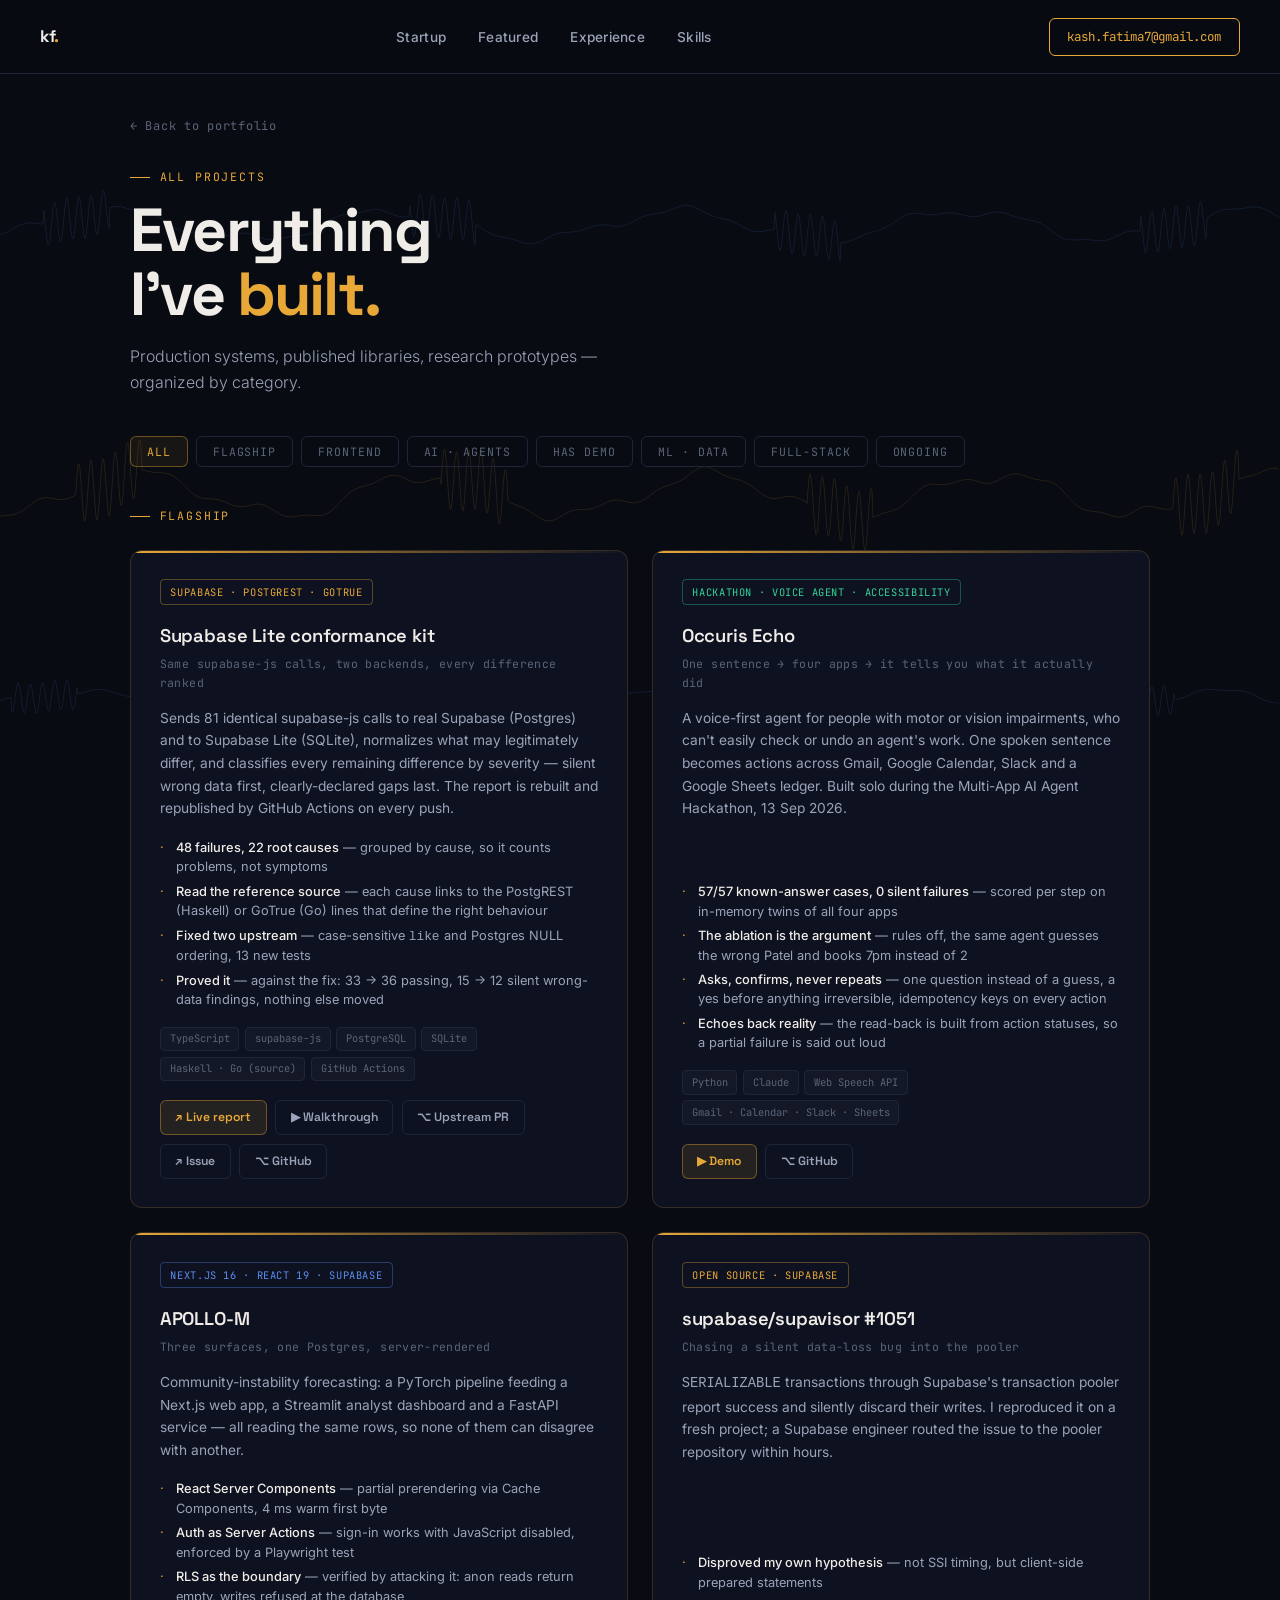
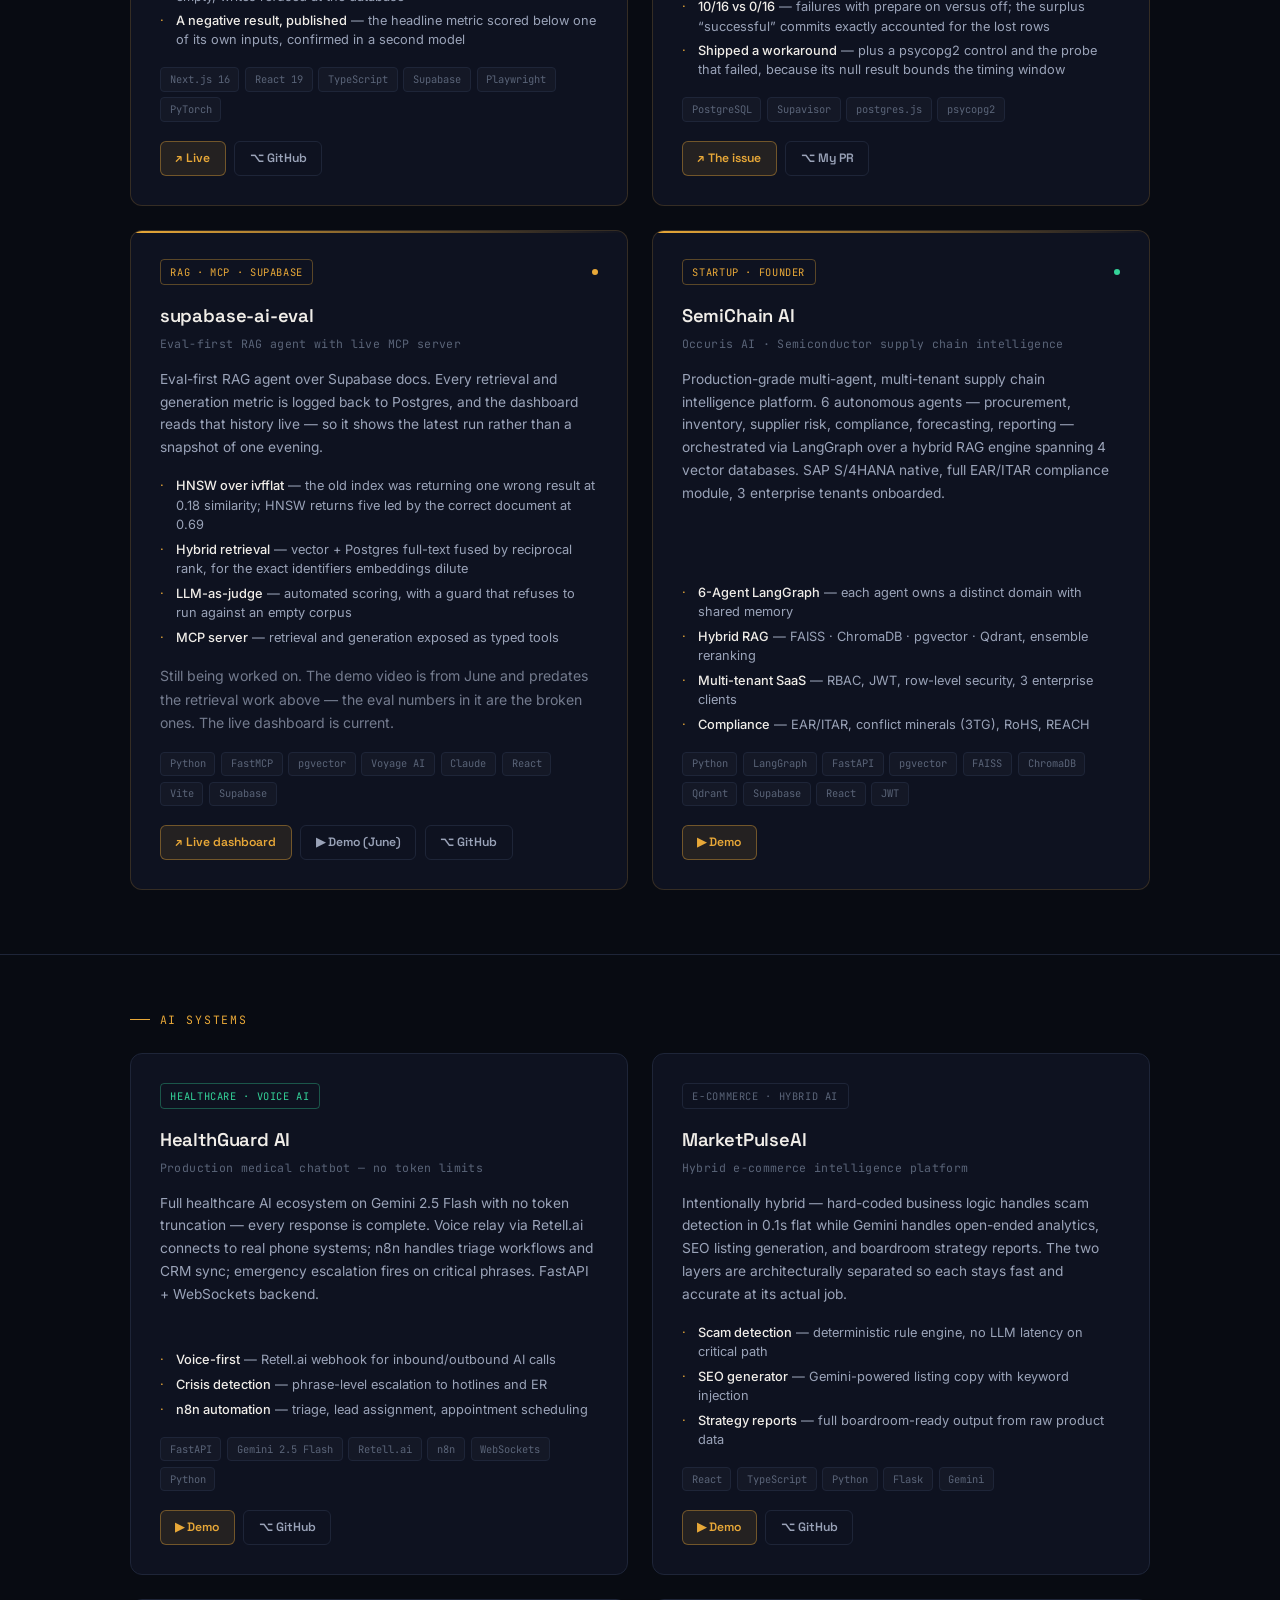
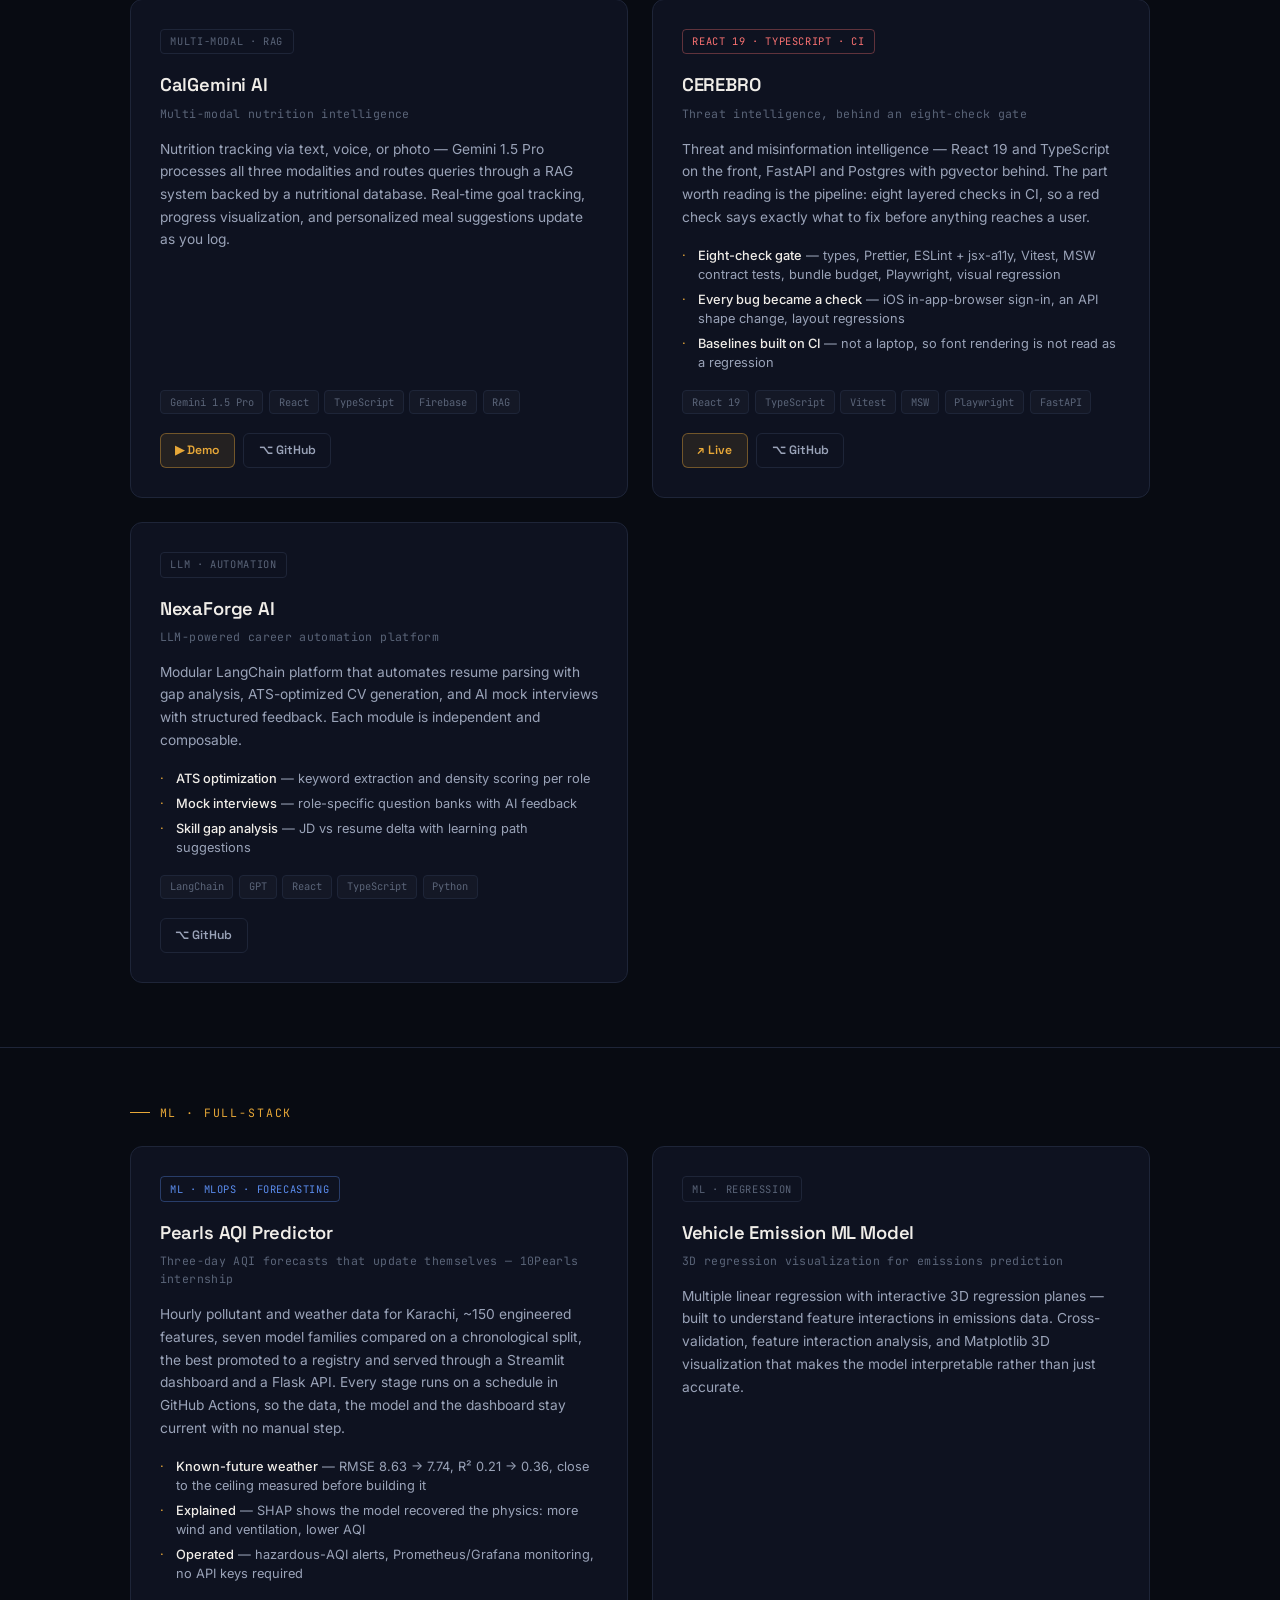
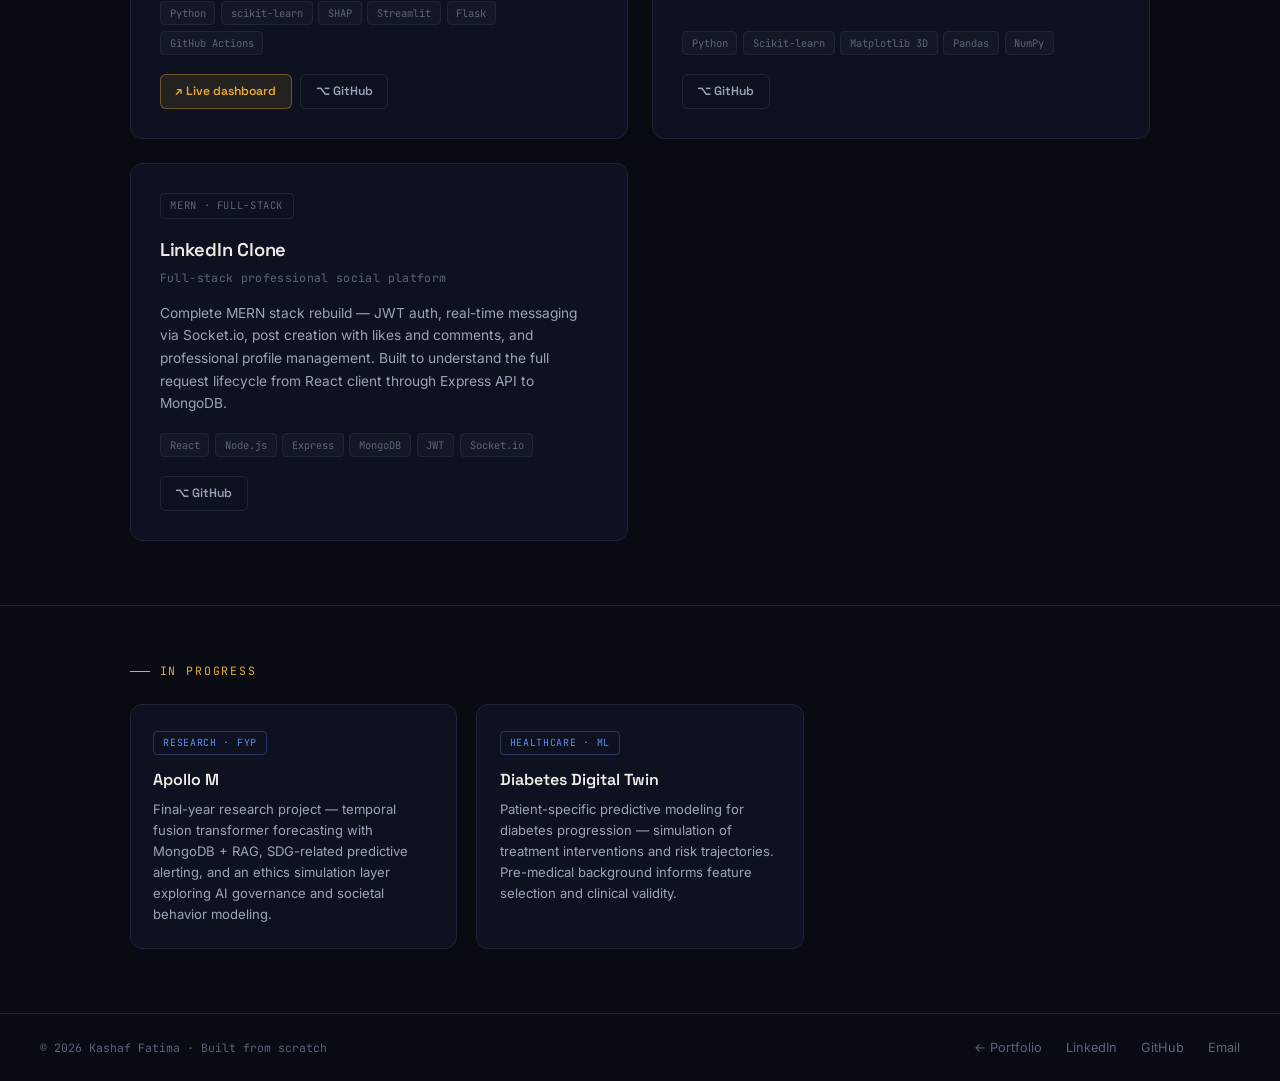
==== projects.html @ 299abf7a "Add Supabase Lite conformance kit, Occuris Echo and Pearls AQI The conformance kit leads the feature" ====
<!DOCTYPE html>
<html lang="en">
<head>
  <meta charset="UTF-8">
  <meta name="viewport" content="width=device-width, initial-scale=1.0">
  <title>Kashaf Fatima — Projects</title>
  <meta name="description" content="All projects by Kashaf Fatima: React/TypeScript products, AI agents, RAG systems, and the evals and CI gates behind them.">
  <meta name="author" content="Kashaf Fatima">
  <meta name="theme-color" content="#080B12">
  <link rel="canonical" href="https://kashaffatimajaffrey-design.github.io/Portfolio/projects.html">
  <link rel="icon" type="image/svg+xml" href="data:image/svg+xml,%3Csvg xmlns='http://www.w3.org/2000/svg' viewBox='0 0 64 64'%3E%3Crect width='64' height='64' rx='14' fill='%23080B12'/%3E%3Ctext x='32' y='43' font-family='Arial,Helvetica,sans-serif' font-size='30' font-weight='700' text-anchor='middle' fill='%23F0EDE8'%3Ekf%3Ctspan fill='%23E8A838'%3E.%3C/tspan%3E%3C/text%3E%3C/svg%3E">
  <link rel="apple-touch-icon" href="https://kashaffatimajaffrey-design.github.io/Portfolio/og-image.png">
  <meta property="og:type" content="website">
  <meta property="og:site_name" content="Kashaf Fatima">
  <meta property="og:title" content="Kashaf Fatima — Building and evaluating AI agents">
  <meta property="og:description" content="All projects by Kashaf Fatima: React/TypeScript products, AI agents, RAG systems, and the evals and CI gates behind them.">
  <meta property="og:url" content="https://kashaffatimajaffrey-design.github.io/Portfolio/projects.html">
  <meta property="og:image" content="https://kashaffatimajaffrey-design.github.io/Portfolio/og-image.png">
  <meta property="og:image:width" content="1200">
  <meta property="og:image:height" content="630">
  <meta property="og:image:alt" content="Kashaf Fatima — Building and evaluating AI agents">
  <meta name="twitter:card" content="summary_large_image">
  <meta name="twitter:title" content="Kashaf Fatima — Building and evaluating AI agents">
  <meta name="twitter:description" content="All projects by Kashaf Fatima: React/TypeScript products, AI agents, RAG systems, and the evals and CI gates behind them.">
  <meta name="twitter:image" content="https://kashaffatimajaffrey-design.github.io/Portfolio/og-image.png">
  <link rel="preconnect" href="https://fonts.googleapis.com">
  <link href="https://fonts.googleapis.com/css2?family=Space+Grotesk:wght@300;400;500;600;700&family=Inter:wght@300;400;500&family=JetBrains+Mono:wght@400;500&display=swap" rel="stylesheet">
  <style>
    *, *::before, *::after { box-sizing: border-box; margin: 0; padding: 0; }

    :root {
      --bg:        #080B12;
      --bg2:       #0E1220;
      --bg3:       #141826;
      --border:    #1E2538;
      --amber:     #E8A838;
      --amber-dim: #C48A20;
      --steel:     #5B8DEF;
      --text1:     #F0EDE8;
      --text2:     #9AA3B8;
      --text3:     #5A6478;
      --green:     #34D399;
      --red:       #F87171;
      --radius:    12px;
    }

    html { scroll-behavior: smooth; }

    body {
      font-family: 'Inter', sans-serif;
      background: var(--bg);
      color: var(--text1);
      line-height: 1.6;
      overflow-x: hidden;
    }

    a { text-decoration: none; color: inherit; }

    /* ─── CANVAS ─── */
    #bg-canvas {
      position: fixed;
      top: 0; left: 0;
      width: 100%; height: 100%;
      opacity: 0.13;
      pointer-events: none;
      z-index: 0;
    }

    /* ─── NAV ─── */
    nav {
      position: fixed;
      top: 0; left: 0; right: 0;
      z-index: 100;
      display: flex;
      align-items: center;
      justify-content: space-between;
      padding: 1.1rem 2.5rem;
      background: rgba(8, 11, 18, 0.88);
      backdrop-filter: blur(12px);
      border-bottom: 1px solid var(--border);
    }
    .nav-logo {
      font-family: 'Space Grotesk', sans-serif;
      font-weight: 700;
      font-size: 1.05rem;
      color: var(--text1);
      letter-spacing: -0.02em;
    }
    .nav-logo span { color: var(--amber); }
    .nav-links { display: flex; gap: 2rem; list-style: none; }
    .nav-links a {
      font-size: 0.85rem; color: var(--text2); font-weight: 500;
      transition: color 0.2s; letter-spacing: 0.02em;
    }
    .nav-links a:hover { color: var(--text1); }
    .nav-cta {
      font-family: 'JetBrains Mono', monospace;
      font-size: 0.78rem; padding: 0.5rem 1.1rem;
      border: 1px solid var(--amber); border-radius: 6px;
      color: var(--amber); transition: all 0.2s;
    }
    .nav-cta:hover { background: var(--amber); color: var(--bg); }

    /* ─── PAGE HEADER ─── */
    .page-header {
      position: relative;
      z-index: 1;
      padding: 7rem 2.5rem 2.5rem;
      max-width: 1100px;
      margin: 0 auto;
    }
    .back-link {
      display: inline-flex; align-items: center; gap: 0.5rem;
      font-family: 'JetBrains Mono', monospace;
      font-size: 0.75rem; color: var(--text3);
      letter-spacing: 0.06em; margin-bottom: 2rem;
      transition: color 0.2s;
    }
    .back-link:hover { color: var(--amber); }
    .page-eyebrow {
      font-family: 'JetBrains Mono', monospace;
      font-size: 0.72rem; color: var(--amber);
      letter-spacing: 0.16em; text-transform: uppercase;
      margin-bottom: 0.8rem;
      display: flex; align-items: center; gap: 0.6rem;
    }
    .page-eyebrow::before { content: ''; width: 20px; height: 1px; background: var(--amber); }
    .page-title {
      font-family: 'Space Grotesk', sans-serif;
      font-size: clamp(2.2rem, 5vw, 3.8rem);
      font-weight: 700; letter-spacing: -0.03em;
      line-height: 1.05; color: var(--text1); margin-bottom: 1rem;
    }
    .page-title span { color: var(--amber); }
    .page-subtitle {
      font-size: 1rem; color: var(--text2);
      max-width: 520px; line-height: 1.65; font-weight: 300;
    }

    /* ─── FILTER BAR ─── */
    .filter-bar {
      position: relative; z-index: 1;
      max-width: 1100px; margin: 0 auto;
      padding: 0 2.5rem 2.5rem;
      display: flex; gap: 0.5rem; flex-wrap: wrap;
    }
    .filter-btn {
      font-family: 'JetBrains Mono', monospace;
      font-size: 0.72rem; letter-spacing: 0.08em;
      text-transform: uppercase; padding: 0.45rem 1rem;
      border-radius: 6px; border: 1px solid var(--border);
      color: var(--text3); background: transparent;
      cursor: pointer; transition: all 0.2s;
    }
    .filter-btn:hover { border-color: var(--text3); color: var(--text2); }
    .filter-btn.active {
      border-color: rgba(232,168,56,0.4); color: var(--amber);
      background: rgba(232,168,56,0.07);
    }

    /* ─── SECTION ─── */
    .section {
      position: relative; z-index: 1;
      max-width: 1100px; margin: 0 auto;
      padding: 0 2.5rem 4rem;
    }
    .section-label {
      font-family: 'JetBrains Mono', monospace;
      font-size: 0.72rem; color: var(--amber);
      letter-spacing: 0.16em; text-transform: uppercase;
      margin-bottom: 1.5rem;
      display: flex; align-items: center; gap: 0.6rem;
    }
    .section-label::before { content: ''; width: 20px; height: 1px; background: var(--amber); }

    .divider {
      position: relative; z-index: 1;
      border: none; border-top: 1px solid var(--border); margin: 0;
    }

    /* ─── PROJECT GRID ─── */
    .projects-grid {
      display: grid;
      grid-template-columns: repeat(auto-fill, minmax(330px, 1fr));
      gap: 1.5rem;
    }

    /* ─── PROJECT CARD ─── */
    .project-card {
      background: var(--bg2);
      border: 1px solid var(--border);
      border-radius: var(--radius);
      padding: 1.8rem;
      display: flex; flex-direction: column;
      transition: all 0.25s;
      position: relative; overflow: hidden;
    }
    .project-card::after {
      content: ''; position: absolute; inset: 0;
      border-radius: var(--radius);
      border: 1px solid transparent;
      transition: border-color 0.25s; pointer-events: none;
    }
    .project-card:hover { transform: translateY(-4px); background: var(--bg3); }
    .project-card:hover::after { border-color: rgba(232,168,56,0.22); }

    .project-card.featured { border-color: rgba(232,168,56,0.18); }
    .project-card.featured::before {
      content: ''; position: absolute;
      top: 0; left: 0; right: 0; height: 2px;
      background: linear-gradient(90deg, var(--amber), transparent);
    }

    /* card top row */
    .card-top {
      display: flex; align-items: center;
      justify-content: space-between; gap: 0.8rem;
      margin-bottom: 1rem;
    }
    .card-tag {
      font-family: 'JetBrains Mono', monospace;
      font-size: 0.65rem; padding: 0.22rem 0.6rem;
      border-radius: 4px; border: 1px solid var(--border);
      color: var(--text3); text-transform: uppercase;
      letter-spacing: 0.06em; white-space: nowrap;
    }
    .card-tag.amber { border-color: rgba(232,168,56,0.35); color: var(--amber); }
    .card-tag.steel { border-color: rgba(91,141,239,0.35); color: var(--steel); }
    .card-tag.green { border-color: rgba(52,211,153,0.35); color: var(--green); }
    .card-tag.red   { border-color: rgba(248,113,113,0.35); color: var(--red); }

    .status-dot {
      width: 6px; height: 6px; border-radius: 50%;
      background: var(--green); flex-shrink: 0;
      animation: pulse 2s infinite;
    }
    .status-dot.amber { background: var(--amber); animation: none; }
    .status-dot.steel { background: var(--steel); animation: none; }
    @keyframes pulse { 0%,100%{opacity:1} 50%{opacity:0.3} }

    .card-title {
      font-family: 'Space Grotesk', sans-serif;
      font-size: 1.15rem; font-weight: 600;
      color: var(--text1); letter-spacing: -0.01em;
      margin-bottom: 0.3rem;
    }
    .card-tagline {
      font-family: 'JetBrains Mono', monospace;
      font-size: 0.72rem; color: var(--text3);
      letter-spacing: 0.03em; margin-bottom: 0.9rem;
    }
    .card-desc {
      font-size: 0.86rem; color: var(--text2);
      line-height: 1.65; margin-bottom: 1.1rem; flex: 1;
    }
    .card-highlights {
      list-style: none; display: flex;
      flex-direction: column; gap: 0.35rem; margin-bottom: 1.1rem;
    }
    .card-highlights li {
      font-size: 0.8rem; color: var(--text2);
      padding-left: 1rem; position: relative; line-height: 1.5;
    }
    .card-highlights li::before { content:'·'; position:absolute; left:0; color:var(--amber); }
    .card-highlights li strong { color: var(--text1); font-weight: 500; }

    .card-stack {
      display: flex; flex-wrap: wrap; gap: 0.35rem; margin-bottom: 1.2rem;
    }
    .stack-tag {
      font-family: 'JetBrains Mono', monospace;
      font-size: 0.65rem; padding: 0.18rem 0.55rem;
      background: var(--bg3); border: 1px solid var(--border);
      border-radius: 4px; color: var(--text3);
    }
    .card-links { display: flex; gap: 0.55rem; flex-wrap: wrap; margin-top: auto; }

    .link-btn {
      display: inline-flex; align-items: center; gap: 0.4rem;
      font-size: 0.76rem; font-weight: 600;
      padding: 0.42rem 0.9rem; border-radius: 6px;
      border: 1px solid var(--border); color: var(--text2);
      transition: all 0.2s; font-family: 'Space Grotesk', sans-serif;
    }
    .link-btn:hover { border-color: var(--amber); color: var(--amber); }
    .link-btn.primary {
      background: rgba(232,168,56,0.1);
      border-color: rgba(232,168,56,0.4); color: var(--amber);
    }
    .link-btn.primary:hover { background: rgba(232,168,56,0.18); }

    /* ─── ONGOING GRID ─── */
    .ongoing-grid {
      display: grid;
      grid-template-columns: repeat(auto-fill, minmax(300px, 1fr));
      gap: 1.2rem;
    }
    .ongoing-card {
      background: var(--bg2); border: 1px solid var(--border);
      border-radius: var(--radius); padding: 1.4rem;
      transition: all 0.2s;
    }
    .ongoing-card:hover { background: var(--bg3); border-color: rgba(91,141,239,0.2); }
    .ongoing-tag {
      font-family: 'JetBrains Mono', monospace;
      font-size: 0.62rem; color: var(--steel);
      border: 1px solid rgba(91,141,239,0.3);
      padding: 0.18rem 0.55rem; border-radius: 4px;
      text-transform: uppercase; letter-spacing: 0.07em;
      display: inline-block; margin-bottom: 0.8rem;
    }
    .ongoing-title {
      font-family: 'Space Grotesk', sans-serif;
      font-size: 1rem; font-weight: 600;
      color: var(--text1); margin-bottom: 0.4rem;
    }
    .ongoing-desc { font-size: 0.82rem; color: var(--text2); line-height: 1.6; }

    /* ─── HIDDEN STATE for filter ─── */
    .card-hidden { display: none !important; }

    /* ─── SECTION WRAPPER visibility ─── */
    .section-block { transition: opacity 0.2s; }

    /* ─── FADE UP ─── */
    .fade-up {
      opacity: 0; transform: translateY(20px);
      transition: opacity 0.55s ease, transform 0.55s ease;
    }
    .fade-up.visible { opacity: 1; transform: translateY(0); }

    /* ─── FOOTER ─── */
    footer {
      position: relative; z-index: 1;
      border-top: 1px solid var(--border);
      padding: 1.5rem 2.5rem;
      display: flex; justify-content: space-between;
      align-items: center; flex-wrap: wrap; gap: 1rem;
    }
    .footer-left {
      font-family: 'JetBrains Mono', monospace;
      font-size: 0.72rem; color: var(--text3);
    }
    .footer-right { display: flex; gap: 1.5rem; }
    .footer-right a { font-size: 0.8rem; color: var(--text3); transition: color 0.2s; }
    .footer-right a:hover { color: var(--text1); }

    /* ─── RESPONSIVE ─── */
    @media (max-width: 768px) {
      nav { padding: 1rem 1.2rem; }
      .nav-links { display: none; }
      .page-header { padding: 6rem 1.2rem 2rem; }
      .filter-bar { padding: 0 1.2rem 2rem; }
      .section { padding: 0 1.2rem 3rem; }
      .projects-grid { grid-template-columns: 1fr; }
      .ongoing-grid { grid-template-columns: 1fr; }
      footer { padding: 1.2rem; flex-direction: column; text-align: center; }
    }
  </style>
</head>
<body>

  <canvas id="bg-canvas"></canvas>

  <!-- NAV -->
  <nav>
    <div class="nav-logo">kf<span>.</span></div>
    <ul class="nav-links">
      <li><a href="index.html#startup">Startup</a></li>
      <li><a href="index.html#projects">Featured</a></li>
      <li><a href="index.html#experience">Experience</a></li>
      <li><a href="index.html#skills">Skills</a></li>
    </ul>
    <a href="mailto:kash.fatima7@gmail.com" class="nav-cta">kash.fatima7@gmail.com</a>
  </nav>

  <!-- PAGE HEADER -->
  <div class="page-header">
    <a href="index.html" class="back-link">← Back to portfolio</a>
    <div class="page-eyebrow">All Projects</div>
    <h1 class="page-title">Everything<br>I've <span>built.</span></h1>
    <p class="page-subtitle">Production systems, published libraries, research prototypes — organized by category.</p>
  </div>

  <!-- FILTER BAR -->
  <div class="filter-bar">
    <button class="filter-btn active" onclick="filter('all',this)">All</button>
    <button class="filter-btn" onclick="filter('flagship',this)">Flagship</button>
    <button class="filter-btn" onclick="filter('frontend',this)">Frontend</button>
    <button class="filter-btn" onclick="filter('ai',this)">AI · Agents</button>
    <button class="filter-btn" onclick="filter('demo',this)">Has Demo</button>
    <button class="filter-btn" onclick="filter('ml',this)">ML · Data</button>
    <button class="filter-btn" onclick="filter('fullstack',this)">Full-Stack</button>
    <button class="filter-btn" onclick="filter('ongoing',this)">Ongoing</button>
  </div>

  <!-- ═══ FLAGSHIP ═══ -->
  <div class="section section-block" id="block-flagship">
    <div class="section-label">Flagship</div>
    <div class="projects-grid">

      <!-- Supabase Lite conformance kit -->
      <div class="project-card featured fade-up" data-cat="flagship fullstack demo">
        <div class="card-top">
          <span class="card-tag amber">Supabase &middot; PostgREST &middot; GoTrue</span>
        </div>
        <div class="card-title">Supabase Lite conformance kit</div>
        <div class="card-tagline">Same supabase-js calls, two backends, every difference ranked</div>
        <p class="card-desc">
          Sends 81 identical supabase-js calls to real Supabase (Postgres) and to Supabase Lite
          (SQLite), normalizes what may legitimately differ, and classifies every remaining difference
          by severity &mdash; silent wrong data first, clearly-declared gaps last. The report is
          rebuilt and republished by GitHub Actions on every push.
        </p>
        <ul class="card-highlights">
          <li><strong>48 failures, 22 root causes</strong> &mdash; grouped by cause, so it counts problems, not symptoms</li>
          <li><strong>Read the reference source</strong> &mdash; each cause links to the PostgREST (Haskell) or GoTrue (Go) lines that define the right behaviour</li>
          <li><strong>Fixed two upstream</strong> &mdash; case-sensitive <code>like</code> and Postgres NULL ordering, 13 new tests</li>
          <li><strong>Proved it</strong> &mdash; against the fix: 33 &rarr; 36 passing, 15 &rarr; 12 silent wrong-data findings, nothing else moved</li>
        </ul>
        <div class="card-stack">
          <span class="stack-tag">TypeScript</span><span class="stack-tag">supabase-js</span>
          <span class="stack-tag">PostgreSQL</span><span class="stack-tag">SQLite</span>
          <span class="stack-tag">Haskell &middot; Go (source)</span><span class="stack-tag">GitHub Actions</span>
        </div>
        <div class="card-links">
          <a href="https://kashaffatimajaffrey-design.github.io/supalite-conformance/" target="_blank" rel="noopener" class="link-btn primary">&#8599; Live report</a>
          <a href="https://loom.com/share/0997a4b3062d48a1b7e1e290dffcd052" target="_blank" rel="noopener" class="link-btn">&#9654; Walkthrough</a>
          <a href="https://github.com/olirice/supabase-lite/pull/1" target="_blank" rel="noopener" class="link-btn">&#8997; Upstream PR</a>
          <a href="https://github.com/olirice/supabase-lite/issues/2" target="_blank" rel="noopener" class="link-btn">&#8599; Issue</a>
          <a href="https://github.com/kashaffatimajaffrey-design/supalite-conformance" target="_blank" rel="noopener" class="link-btn">&#8997; GitHub</a>
        </div>
      </div>

      <!-- Occuris Echo -->
      <div class="project-card featured fade-up" data-cat="flagship ai demo">
        <div class="card-top">
          <span class="card-tag green">Hackathon &middot; Voice agent &middot; Accessibility</span>
        </div>
        <div class="card-title">Occuris Echo</div>
        <div class="card-tagline">One sentence &rarr; four apps &rarr; it tells you what it actually did</div>
        <p class="card-desc">
          A voice-first agent for people with motor or vision impairments, who can't easily check or
          undo an agent's work. One spoken sentence becomes actions across Gmail, Google Calendar, Slack
          and a Google Sheets ledger. Built solo during the Multi-App AI Agent Hackathon, 13 Sep 2026.
        </p>
        <ul class="card-highlights">
          <li><strong>57/57 known-answer cases, 0 silent failures</strong> &mdash; scored per step on in-memory twins of all four apps</li>
          <li><strong>The ablation is the argument</strong> &mdash; rules off, the same agent guesses the wrong Patel and books 7pm instead of 2</li>
          <li><strong>Asks, confirms, never repeats</strong> &mdash; one question instead of a guess, a yes before anything irreversible, idempotency keys on every action</li>
          <li><strong>Echoes back reality</strong> &mdash; the read-back is built from action statuses, so a partial failure is said out loud</li>
        </ul>
        <div class="card-stack">
          <span class="stack-tag">Python</span><span class="stack-tag">Claude</span>
          <span class="stack-tag">Web Speech API</span><span class="stack-tag">Gmail &middot; Calendar &middot; Slack &middot; Sheets</span>
        </div>
        <div class="card-links">
          <a href="https://www.loom.com/share/6bd1cf3edd624f7abde12051eb732f79" target="_blank" rel="noopener" class="link-btn primary">&#9654; Demo</a>
          <a href="https://github.com/kashaffatimajaffrey-design/occuris-echo" target="_blank" rel="noopener" class="link-btn">&#8997; GitHub</a>
        </div>
      </div>

      <!-- APOLLO-M -->
      <div class="project-card featured fade-up" data-cat="flagship frontend fullstack">
        <div class="card-top">
          <span class="card-tag steel">Next.js 16 &middot; React 19 &middot; Supabase</span>
        </div>
        <div class="card-title">APOLLO-M</div>
        <div class="card-tagline">Three surfaces, one Postgres, server-rendered</div>
        <p class="card-desc">
          Community-instability forecasting: a PyTorch pipeline feeding a Next.js web app, a
          Streamlit analyst dashboard and a FastAPI service &mdash; all reading the same rows, so
          none of them can disagree with another.
        </p>
        <ul class="card-highlights">
          <li><strong>React Server Components</strong> &mdash; partial prerendering via Cache Components, 4&nbsp;ms warm first byte</li>
          <li><strong>Auth as Server Actions</strong> &mdash; sign-in works with JavaScript disabled, enforced by a Playwright test</li>
          <li><strong>RLS as the boundary</strong> &mdash; verified by attacking it: anon reads return empty, writes refused at the database</li>
          <li><strong>A negative result, published</strong> &mdash; the headline metric scored below one of its own inputs, confirmed in a second model</li>
        </ul>
        <div class="card-stack">
          <span class="stack-tag">Next.js 16</span><span class="stack-tag">React 19</span>
          <span class="stack-tag">TypeScript</span><span class="stack-tag">Supabase</span>
          <span class="stack-tag">Playwright</span><span class="stack-tag">PyTorch</span>
        </div>
        <div class="card-links">
          <a href="https://apollo-m.vercel.app" target="_blank" class="link-btn primary">&#8599; Live</a>
          <a href="https://github.com/kashaffatimajaffrey-design/apollo-m" target="_blank" class="link-btn">&#8997; GitHub</a>
        </div>
      </div>

      <!-- supavisor #1051 -->
      <div class="project-card featured fade-up" data-cat="flagship fullstack">
        <div class="card-top">
          <span class="card-tag amber">Open Source &middot; Supabase</span>
        </div>
        <div class="card-title">supabase/supavisor #1051</div>
        <div class="card-tagline">Chasing a silent data-loss bug into the pooler</div>
        <p class="card-desc">
          <code>SERIALIZABLE</code> transactions through Supabase's transaction pooler report
          success and silently discard their writes. I reproduced it on a fresh project; a Supabase
          engineer routed the issue to the pooler repository within hours.
        </p>
        <ul class="card-highlights">
          <li><strong>Disproved my own hypothesis</strong> &mdash; not SSI timing, but client-side prepared statements</li>
          <li><strong>10/16 vs 0/16</strong> &mdash; failures with prepare on versus off; the surplus &ldquo;successful&rdquo; commits exactly accounted for the lost rows</li>
          <li><strong>Shipped a workaround</strong> &mdash; plus a psycopg2 control and the probe that failed, because its null result bounds the timing window</li>
        </ul>
        <div class="card-stack">
          <span class="stack-tag">PostgreSQL</span><span class="stack-tag">Supavisor</span>
          <span class="stack-tag">postgres.js</span><span class="stack-tag">psycopg2</span>
        </div>
        <div class="card-links">
          <a href="https://github.com/supabase/supavisor/issues/1051" target="_blank" class="link-btn primary">&#8599; The issue</a>
          <a href="https://github.com/brianmgray/supabase-pool-bug-repro/pull/1" target="_blank" class="link-btn">&#8997; My PR</a>
        </div>
      </div>

      <!-- supabase-ai-eval -->
      <div class="project-card featured fade-up" data-cat="flagship frontend ai demo">
        <div class="card-top">
          <span class="card-tag amber">RAG · MCP · Supabase</span>
          <span class="status-dot amber"></span>
        </div>
        <div class="card-title">supabase-ai-eval</div>
        <div class="card-tagline">Eval-first RAG agent with live MCP server</div>
        <p class="card-desc">
          Eval-first RAG agent over Supabase docs. Every retrieval and generation metric is logged
          back to Postgres, and the dashboard reads that history live &mdash; so it shows the latest
          run rather than a snapshot of one evening.
        </p>
        <ul class="card-highlights">
          <li><strong>HNSW over ivfflat</strong> &mdash; the old index was returning one wrong result at 0.18 similarity; HNSW returns five led by the correct document at 0.69</li>
          <li><strong>Hybrid retrieval</strong> &mdash; vector + Postgres full-text fused by reciprocal rank, for the exact identifiers embeddings dilute</li>
          <li><strong>LLM-as-judge</strong> &mdash; automated scoring, with a guard that refuses to run against an empty corpus</li>
          <li><strong>MCP server</strong> &mdash; retrieval and generation exposed as typed tools</li>
        </ul>
        <p class="card-desc" style="font-size:0.88em;opacity:0.72">
          Still being worked on. The demo video is from June and predates the retrieval work above
          &mdash; the eval numbers in it are the broken ones. The live dashboard is current.
        </p>
        <div class="card-stack">
          <span class="stack-tag">Python</span><span class="stack-tag">FastMCP</span>
          <span class="stack-tag">pgvector</span><span class="stack-tag">Voyage AI</span>
          <span class="stack-tag">Claude</span><span class="stack-tag">React</span>
          <span class="stack-tag">Vite</span><span class="stack-tag">Supabase</span>
        </div>
        <div class="card-links">
          <a href="https://supabase-ai-eval.vercel.app" target="_blank" class="link-btn primary">&#8599; Live dashboard</a>
          <a href="https://youtu.be/e-qrZo0g7us?si=xrt2sxOakKw_RkpG" target="_blank" class="link-btn">&#9654; Demo (June)</a>
          <a href="https://github.com/kashaffatimajaffrey-design/supabase-ai-eval" target="_blank" class="link-btn">⌥ GitHub</a>
        </div>
      </div>

      <!-- SemiChain AI -->
      <div class="project-card featured fade-up" data-cat="flagship ai demo">
        <div class="card-top">
          <span class="card-tag amber">Startup · Founder</span>
          <span class="status-dot"></span>
        </div>
        <div class="card-title">SemiChain AI</div>
        <div class="card-tagline">Occuris AI · Semiconductor supply chain intelligence</div>
        <p class="card-desc">
          Production-grade multi-agent, multi-tenant supply chain intelligence platform. 6 autonomous agents — procurement, inventory, supplier risk, compliance, forecasting, reporting — orchestrated via LangGraph over a hybrid RAG engine spanning 4 vector databases. SAP S/4HANA native, full EAR/ITAR compliance module, 3 enterprise tenants onboarded.
        </p>
        <ul class="card-highlights">
          <li><strong>6-Agent LangGraph</strong> — each agent owns a distinct domain with shared memory</li>
          <li><strong>Hybrid RAG</strong> — FAISS · ChromaDB · pgvector · Qdrant, ensemble reranking</li>
          <li><strong>Multi-tenant SaaS</strong> — RBAC, JWT, row-level security, 3 enterprise clients</li>
          <li><strong>Compliance</strong> — EAR/ITAR, conflict minerals (3TG), RoHS, REACH</li>
        </ul>
        <div class="card-stack">
          <span class="stack-tag">Python</span><span class="stack-tag">LangGraph</span>
          <span class="stack-tag">FastAPI</span><span class="stack-tag">pgvector</span>
          <span class="stack-tag">FAISS</span><span class="stack-tag">ChromaDB</span>
          <span class="stack-tag">Qdrant</span><span class="stack-tag">Supabase</span>
          <span class="stack-tag">React</span><span class="stack-tag">JWT</span>
        </div>
        <div class="card-links">
          <a href="https://youtu.be/dibV1tmRAR4?si=zRMvGw8qgdG5MO3h" target="_blank" class="link-btn primary">▶ Demo</a>
        </div>
      </div>

    </div>
  </div>

  <hr class="divider">

  <!-- ═══ AI SYSTEMS ═══ -->
  <div class="section section-block" id="block-ai" style="padding-top:3.5rem;">
    <div class="section-label">AI Systems</div>
    <div class="projects-grid">

      <!-- HealthGuard AI -->
      <div class="project-card fade-up" data-cat="ai demo">
        <div class="card-top">
          <span class="card-tag green">Healthcare · Voice AI</span>
        </div>
        <div class="card-title">HealthGuard AI</div>
        <div class="card-tagline">Production medical chatbot — no token limits</div>
        <p class="card-desc">
          Full healthcare AI ecosystem on Gemini 2.5 Flash with no token truncation — every response is complete. Voice relay via Retell.ai connects to real phone systems; n8n handles triage workflows and CRM sync; emergency escalation fires on critical phrases. FastAPI + WebSockets backend.
        </p>
        <ul class="card-highlights">
          <li><strong>Voice-first</strong> — Retell.ai webhook for inbound/outbound AI calls</li>
          <li><strong>Crisis detection</strong> — phrase-level escalation to hotlines and ER</li>
          <li><strong>n8n automation</strong> — triage, lead assignment, appointment scheduling</li>
        </ul>
        <div class="card-stack">
          <span class="stack-tag">FastAPI</span><span class="stack-tag">Gemini 2.5 Flash</span>
          <span class="stack-tag">Retell.ai</span><span class="stack-tag">n8n</span>
          <span class="stack-tag">WebSockets</span><span class="stack-tag">Python</span>
        </div>
        <div class="card-links">
          <a href="https://youtu.be/l8CTEOd3hBE" target="_blank" class="link-btn primary">▶ Demo</a>
          <a href="https://github.com/kashaffatimajaffrey-design/HealthGuard-AI-Complete-Medical-Chatbot" target="_blank" class="link-btn">⌥ GitHub</a>
        </div>
      </div>

      <!-- MarketPulseAI -->
      <div class="project-card fade-up" data-cat="ai demo">
        <div class="card-top">
          <span class="card-tag">E-commerce · Hybrid AI</span>
        </div>
        <div class="card-title">MarketPulseAI</div>
        <div class="card-tagline">Hybrid e-commerce intelligence platform</div>
        <p class="card-desc">
          Intentionally hybrid — hard-coded business logic handles scam detection in 0.1s flat while Gemini handles open-ended analytics, SEO listing generation, and boardroom strategy reports. The two layers are architecturally separated so each stays fast and accurate at its actual job.
        </p>
        <ul class="card-highlights">
          <li><strong>Scam detection</strong> — deterministic rule engine, no LLM latency on critical path</li>
          <li><strong>SEO generator</strong> — Gemini-powered listing copy with keyword injection</li>
          <li><strong>Strategy reports</strong> — full boardroom-ready output from raw product data</li>
        </ul>
        <div class="card-stack">
          <span class="stack-tag">React</span><span class="stack-tag">TypeScript</span>
          <span class="stack-tag">Python</span><span class="stack-tag">Flask</span>
          <span class="stack-tag">Gemini</span>
        </div>
        <div class="card-links">
          <a href="https://youtu.be/h1dtG28vSRs" target="_blank" class="link-btn primary">▶ Demo</a>
          <a href="https://github.com/kashaffatimajaffrey-design/MarketPulseAI-E-commerce-Intelligence-Platform" target="_blank" class="link-btn">⌥ GitHub</a>
        </div>
      </div>

      <!-- CalGemini -->
      <div class="project-card fade-up" data-cat="ai demo">
        <div class="card-top">
          <span class="card-tag">Multi-modal · RAG</span>
        </div>
        <div class="card-title">CalGemini AI</div>
        <div class="card-tagline">Multi-modal nutrition intelligence</div>
        <p class="card-desc">
          Nutrition tracking via text, voice, or photo — Gemini 1.5 Pro processes all three modalities and routes queries through a RAG system backed by a nutritional database. Real-time goal tracking, progress visualization, and personalized meal suggestions update as you log.
        </p>
        <div class="card-stack">
          <span class="stack-tag">Gemini 1.5 Pro</span><span class="stack-tag">React</span>
          <span class="stack-tag">TypeScript</span><span class="stack-tag">Firebase</span>
          <span class="stack-tag">RAG</span>
        </div>
        <div class="card-links">
          <a href="https://youtu.be/SLsmgab1E3c" target="_blank" class="link-btn primary">▶ Demo</a>
          <a href="https://github.com/kashaffatimajaffrey-design/CalGemini" target="_blank" class="link-btn">⌥ GitHub</a>
        </div>
      </div>

      <!-- CEREBRO -->
      <div class="project-card fade-up" data-cat="frontend fullstack demo">
        <div class="card-top">
          <span class="card-tag red">React 19 &middot; TypeScript &middot; CI</span>
        </div>
        <div class="card-title">CEREBRO</div>
        <div class="card-tagline">Threat intelligence, behind an eight-check gate</div>
        <p class="card-desc">
          Threat and misinformation intelligence &mdash; React 19 and TypeScript on the front,
          FastAPI and Postgres with pgvector behind. The part worth reading is the pipeline:
          eight layered checks in CI, so a red check says exactly what to fix before anything
          reaches a user.
        </p>
        <ul class="card-highlights">
          <li><strong>Eight-check gate</strong> &mdash; types, Prettier, ESLint + jsx-a11y, Vitest, MSW contract tests, bundle budget, Playwright, visual regression</li>
          <li><strong>Every bug became a check</strong> &mdash; iOS in-app-browser sign-in, an API shape change, layout regressions</li>
          <li><strong>Baselines built on CI</strong> &mdash; not a laptop, so font rendering is not read as a regression</li>
        </ul>
        <div class="card-stack">
          <span class="stack-tag">React 19</span><span class="stack-tag">TypeScript</span>
          <span class="stack-tag">Vitest</span><span class="stack-tag">MSW</span>
          <span class="stack-tag">Playwright</span><span class="stack-tag">FastAPI</span>
        </div>
        <div class="card-links">
          <a href="https://cerebro-sandy-beta.vercel.app" target="_blank" class="link-btn primary">&#8599; Live</a>
          <a href="https://github.com/kashaffatimajaffrey-design/CEREBRO" target="_blank" class="link-btn">&#8997; GitHub</a>
        </div>
      </div>

      <!-- NexaForge AI -->
      <div class="project-card fade-up" data-cat="ai">
        <div class="card-top">
          <span class="card-tag">LLM · Automation</span>
        </div>
        <div class="card-title">NexaForge AI</div>
        <div class="card-tagline">LLM-powered career automation platform</div>
        <p class="card-desc">
          Modular LangChain platform that automates resume parsing with gap analysis, ATS-optimized CV generation, and AI mock interviews with structured feedback. Each module is independent and composable.
        </p>
        <ul class="card-highlights">
          <li><strong>ATS optimization</strong> — keyword extraction and density scoring per role</li>
          <li><strong>Mock interviews</strong> — role-specific question banks with AI feedback</li>
          <li><strong>Skill gap analysis</strong> — JD vs resume delta with learning path suggestions</li>
        </ul>
        <div class="card-stack">
          <span class="stack-tag">LangChain</span><span class="stack-tag">GPT</span>
          <span class="stack-tag">React</span><span class="stack-tag">TypeScript</span>
          <span class="stack-tag">Python</span>
        </div>
        <div class="card-links">
          <a href="https://github.com/kashaffatimajaffrey-design/NexaForge-AI" target="_blank" class="link-btn">⌥ GitHub</a>
        </div>
      </div>

    </div>
  </div>

  <hr class="divider">

  <!-- ═══ ML · FULL-STACK ═══ -->
  <div class="section section-block" id="block-other" style="padding-top:3.5rem;">
    <div class="section-label">ML · Full-Stack</div>
    <div class="projects-grid">

      <!-- Pearls AQI Predictor -->
      <div class="project-card fade-up" data-cat="ml">
        <div class="card-top">
          <span class="card-tag steel">ML &middot; MLOps &middot; Forecasting</span>
        </div>
        <div class="card-title">Pearls AQI Predictor</div>
        <div class="card-tagline">Three-day AQI forecasts that update themselves &mdash; 10Pearls internship</div>
        <p class="card-desc">
          Hourly pollutant and weather data for Karachi, ~150 engineered features, seven model families
          compared on a chronological split, the best promoted to a registry and served through a
          Streamlit dashboard and a Flask API. Every stage runs on a schedule in GitHub Actions, so
          the data, the model and the dashboard stay current with no manual step.
        </p>
        <ul class="card-highlights">
          <li><strong>Known-future weather</strong> &mdash; RMSE 8.63 &rarr; 7.74, R&sup2; 0.21 &rarr; 0.36, close to the ceiling measured before building it</li>
          <li><strong>Explained</strong> &mdash; SHAP shows the model recovered the physics: more wind and ventilation, lower AQI</li>
          <li><strong>Operated</strong> &mdash; hazardous-AQI alerts, Prometheus/Grafana monitoring, no API keys required</li>
        </ul>
        <div class="card-stack">
          <span class="stack-tag">Python</span><span class="stack-tag">scikit-learn</span>
          <span class="stack-tag">SHAP</span><span class="stack-tag">Streamlit</span>
          <span class="stack-tag">Flask</span><span class="stack-tag">GitHub Actions</span>
        </div>
        <div class="card-links">
          <a href="https://pearls-aqi-predictor-5upvktvwg4pwnegfofuvoi.streamlit.app" target="_blank" rel="noopener" class="link-btn primary">&#8599; Live dashboard</a>
          <a href="https://github.com/kashaffatimajaffrey-design/pearls-aqi-predictor" target="_blank" rel="noopener" class="link-btn">&#8997; GitHub</a>
        </div>
      </div>

      <!-- Vehicle Emission ML -->
      <div class="project-card fade-up" data-cat="ml">
        <div class="card-top">
          <span class="card-tag">ML · Regression</span>
        </div>
        <div class="card-title">Vehicle Emission ML Model</div>
        <div class="card-tagline">3D regression visualization for emissions prediction</div>
        <p class="card-desc">
          Multiple linear regression with interactive 3D regression planes — built to understand feature interactions in emissions data. Cross-validation, feature interaction analysis, and Matplotlib 3D visualization that makes the model interpretable rather than just accurate.
        </p>
        <div class="card-stack">
          <span class="stack-tag">Python</span><span class="stack-tag">Scikit-learn</span>
          <span class="stack-tag">Matplotlib 3D</span><span class="stack-tag">Pandas</span>
          <span class="stack-tag">NumPy</span>
        </div>
        <div class="card-links">
          <a href="https://github.com/Kashaffatimaaa/VehicleEmission-ML-Regression-Model" target="_blank" class="link-btn">⌥ GitHub</a>
        </div>
      </div>

      <!-- LinkedIn Clone -->
      <div class="project-card fade-up" data-cat="fullstack">
        <div class="card-top">
          <span class="card-tag">MERN · Full-Stack</span>
        </div>
        <div class="card-title">LinkedIn Clone</div>
        <div class="card-tagline">Full-stack professional social platform</div>
        <p class="card-desc">
          Complete MERN stack rebuild — JWT auth, real-time messaging via Socket.io, post creation with likes and comments, and professional profile management. Built to understand the full request lifecycle from React client through Express API to MongoDB.
        </p>
        <div class="card-stack">
          <span class="stack-tag">React</span><span class="stack-tag">Node.js</span>
          <span class="stack-tag">Express</span><span class="stack-tag">MongoDB</span>
          <span class="stack-tag">JWT</span><span class="stack-tag">Socket.io</span>
        </div>
        <div class="card-links">
          <a href="https://github.com/Kashaffatimaaa/LinkedIn-Clone" target="_blank" class="link-btn">⌥ GitHub</a>
        </div>
      </div>

    </div>
  </div>

  <hr class="divider">

  <!-- ═══ ONGOING ═══ -->
  <div class="section section-block" id="block-ongoing" style="padding-top:3.5rem;">
    <div class="section-label">In Progress</div>
    <div class="ongoing-grid">

      <div class="ongoing-card fade-up" data-cat="ongoing ai">
        <span class="ongoing-tag">Research · FYP</span>
        <div class="ongoing-title">Apollo M</div>
        <p class="ongoing-desc">Final-year research project — temporal fusion transformer forecasting with MongoDB + RAG, SDG-related predictive alerting, and an ethics simulation layer exploring AI governance and societal behavior modeling.</p>
      </div>

      <div class="ongoing-card fade-up" data-cat="ongoing ai ml">
        <span class="ongoing-tag">Healthcare · ML</span>
        <div class="ongoing-title">Diabetes Digital Twin</div>
        <p class="ongoing-desc">Patient-specific predictive modeling for diabetes progression — simulation of treatment interventions and risk trajectories. Pre-medical background informs feature selection and clinical validity.</p>
      </div>

    </div>
  </div>

  <!-- FOOTER -->
  <footer>
    <div class="footer-left">© 2026 Kashaf Fatima · Built from scratch</div>
    <div class="footer-right">
      <a href="index.html">← Portfolio</a>
      <a href="https://www.linkedin.com/in/kashaf-fatima-jaffri67/" target="_blank">LinkedIn</a>
      <a href="https://github.com/kashaffatimajaffrey-design" target="_blank">GitHub</a>
      <a href="mailto:kash.fatima7@gmail.com">Email</a>
    </div>
  </footer>

  <script>
    // ── Animated background — multi-line EEG/signal on dark canvas ──
    const canvas = document.getElementById('bg-canvas');
    const ctx = canvas.getContext('2d');
    let t = 0;

    function resize() {
      canvas.width = window.innerWidth;
      canvas.height = window.innerHeight;
    }
    resize();
    window.addEventListener('resize', resize);

    function drawBg() {
      ctx.clearRect(0, 0, canvas.width, canvas.height);
      const w = canvas.width, h = canvas.height;

      // Draw 3 faint signal lines at different vertical positions
      const lines = [
        { y: h * 0.25, color: '#5B8DEF', speed: 1.0, amp: 14 },
        { y: h * 0.55, color: '#E8A838', speed: 0.7, amp: 20 },
        { y: h * 0.78, color: '#5B8DEF', speed: 1.3, amp: 10 },
      ];

      lines.forEach(line => {
        ctx.beginPath();
        ctx.strokeStyle = line.color;
        ctx.lineWidth = 1;

        for (let x = 0; x < w; x++) {
          const nx = x / w;
          const wave =
            Math.sin((nx * 9  + t * line.speed)       * Math.PI) * line.amp +
            Math.sin((nx * 23 + t * line.speed * 1.6) * Math.PI) * (line.amp * 0.3) +
            Math.sin((nx * 58 + t * line.speed * 3.2) * Math.PI) * (line.amp * 0.12) +
            (Math.abs(Math.sin((nx * 3.5 + t * line.speed * 0.4) * Math.PI)) > 0.96
              ? Math.sin((nx * 210 + t * line.speed * 9) * Math.PI) * (line.amp * 1.5)
              : 0);
          const y = line.y + wave;
          x === 0 ? ctx.moveTo(x, y) : ctx.lineTo(x, y);
        }
        ctx.stroke();
      });

      t += 0.007;
      requestAnimationFrame(drawBg);
    }
    drawBg();

    // ── Scroll fade-in ──
    const obs = new IntersectionObserver((entries) => {
      entries.forEach(e => {
        if (e.isIntersecting) { e.target.classList.add('visible'); obs.unobserve(e.target); }
      });
    }, { threshold: 0.08 });
    document.querySelectorAll('.fade-up').forEach(el => obs.observe(el));

    // ── Filter logic ──
    function filter(cat, btn) {
      document.querySelectorAll('.filter-btn').forEach(b => b.classList.remove('active'));
      btn.classList.add('active');

      // Show/hide individual cards
      document.querySelectorAll('.project-card, .ongoing-card').forEach(card => {
        const cats = (card.getAttribute('data-cat') || '').split(' ');
        const show = cat === 'all' || cats.includes(cat);
        card.style.display = show ? '' : 'none';
      });

      // Hide entire section blocks if they have no visible cards
      document.querySelectorAll('.section-block').forEach(block => {
        const visible = [...block.querySelectorAll('.project-card, .ongoing-card')]
          .some(c => c.style.display !== 'none');
        block.style.display = visible ? '' : 'none';
      });

      // Hide dividers cleanly — show only between visible blocks
      document.querySelectorAll('.divider').forEach(d => d.style.display = '');
      if (cat !== 'all') {
        const dividers = document.querySelectorAll('.divider');
        const blocks   = document.querySelectorAll('.section-block');
        dividers.forEach((d, i) => {
          const before = blocks[i];
          const after  = blocks[i + 1];
          if (!before || before.style.display === 'none' ||
              !after  || after.style.display  === 'none') {
            d.style.display = 'none';
          }
        });
      }
    }
  </script>

</body>
</html>
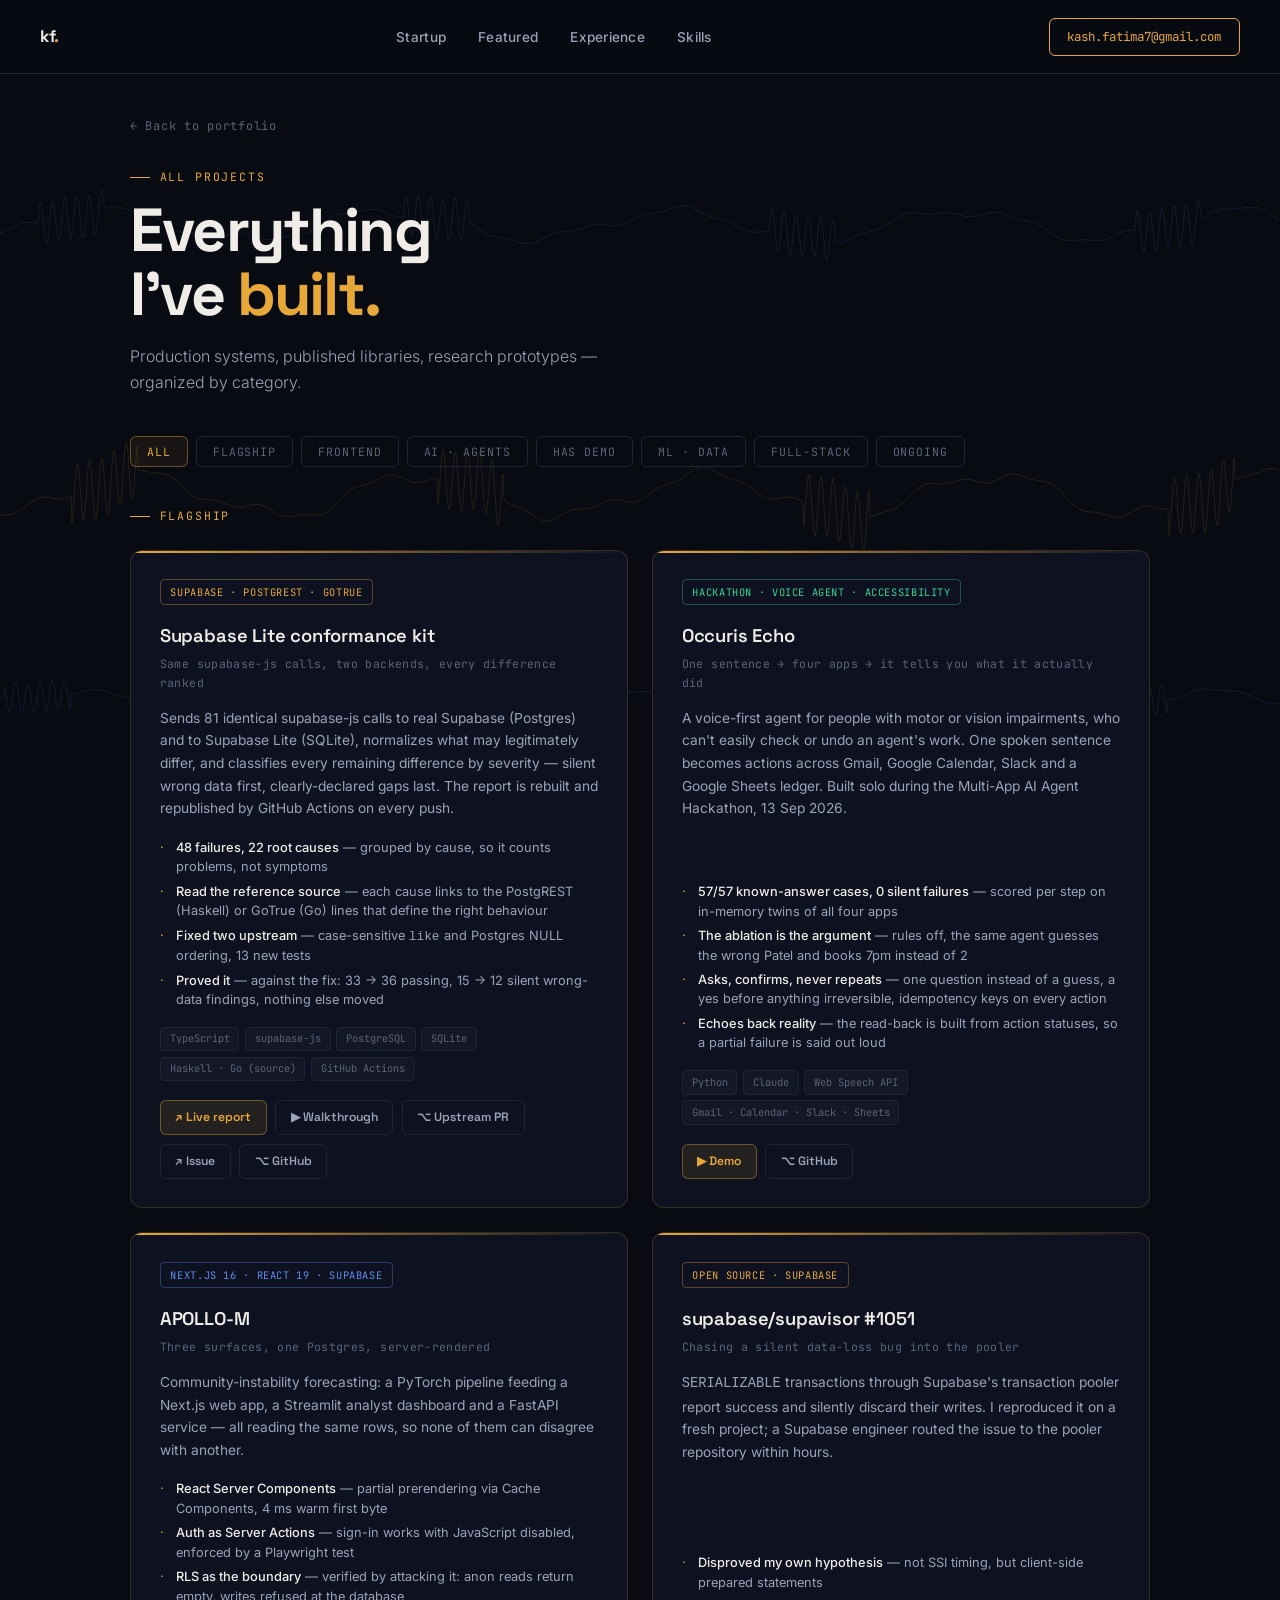
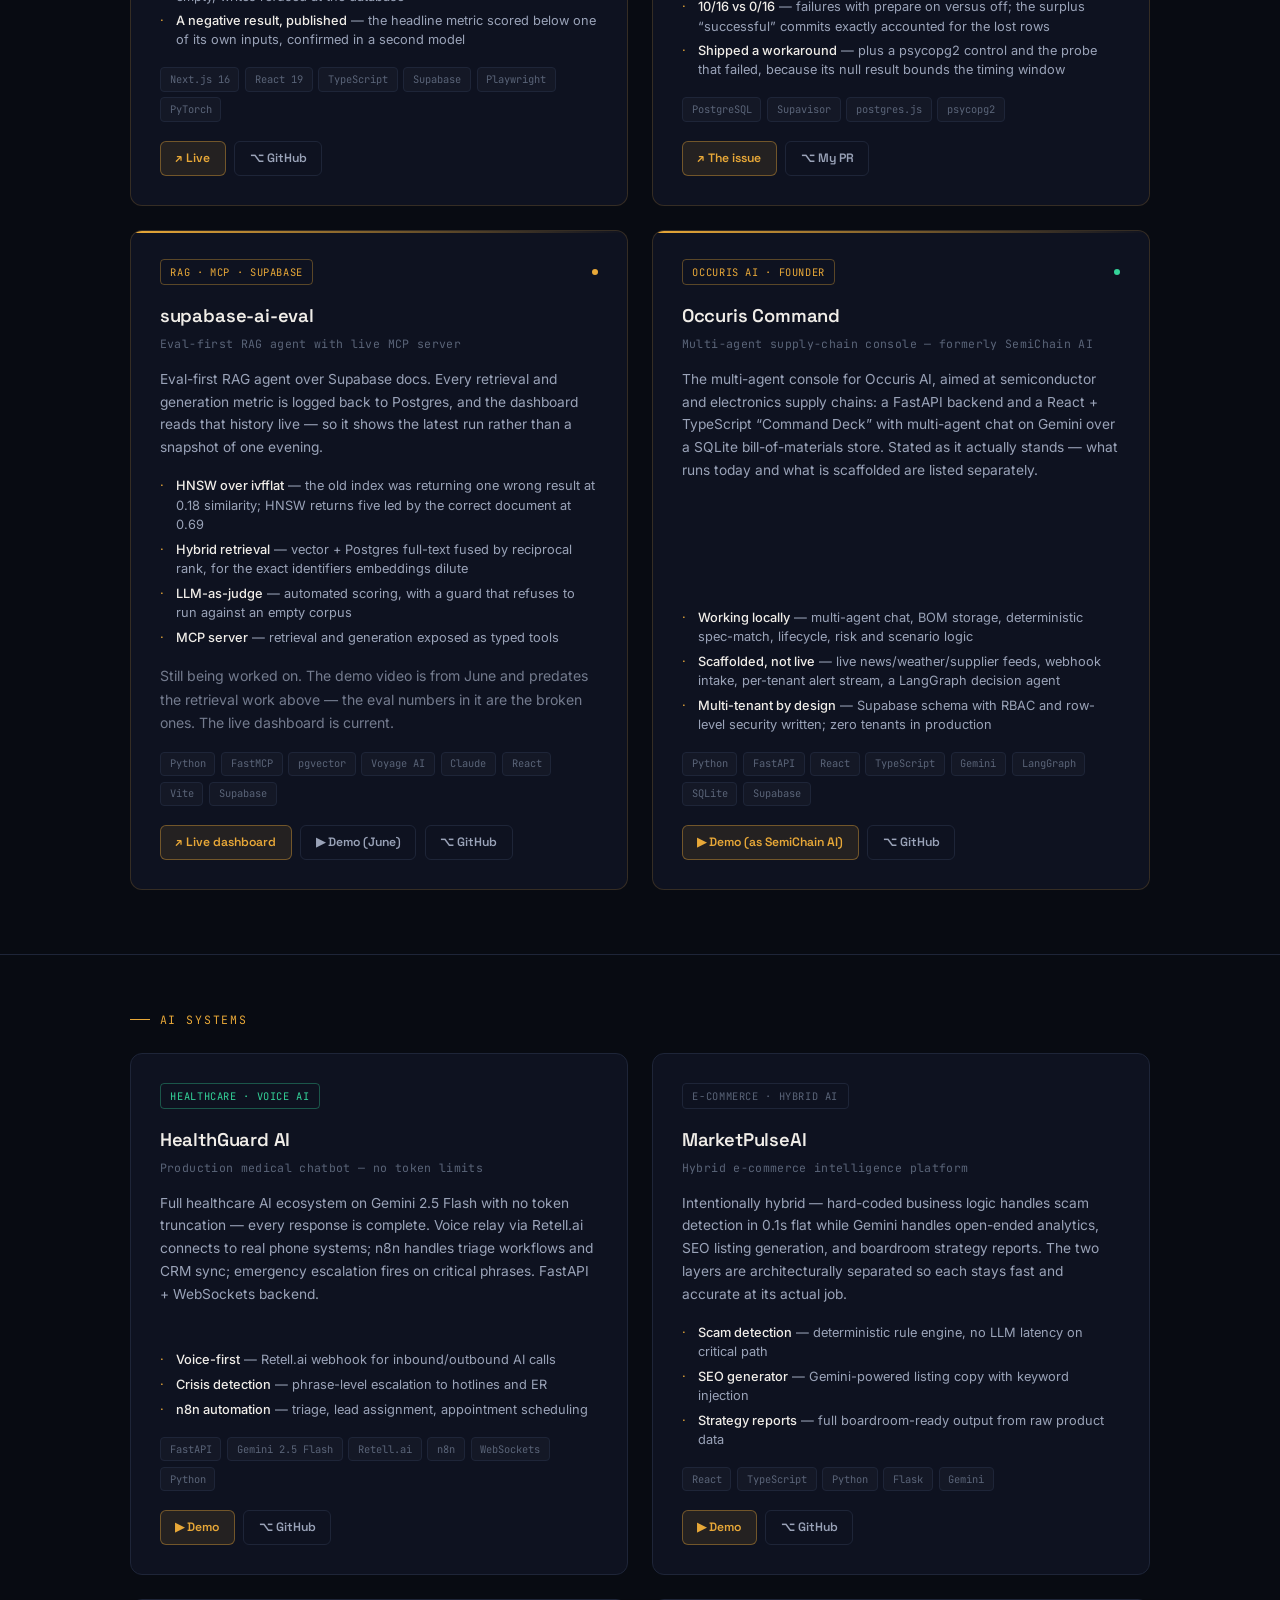
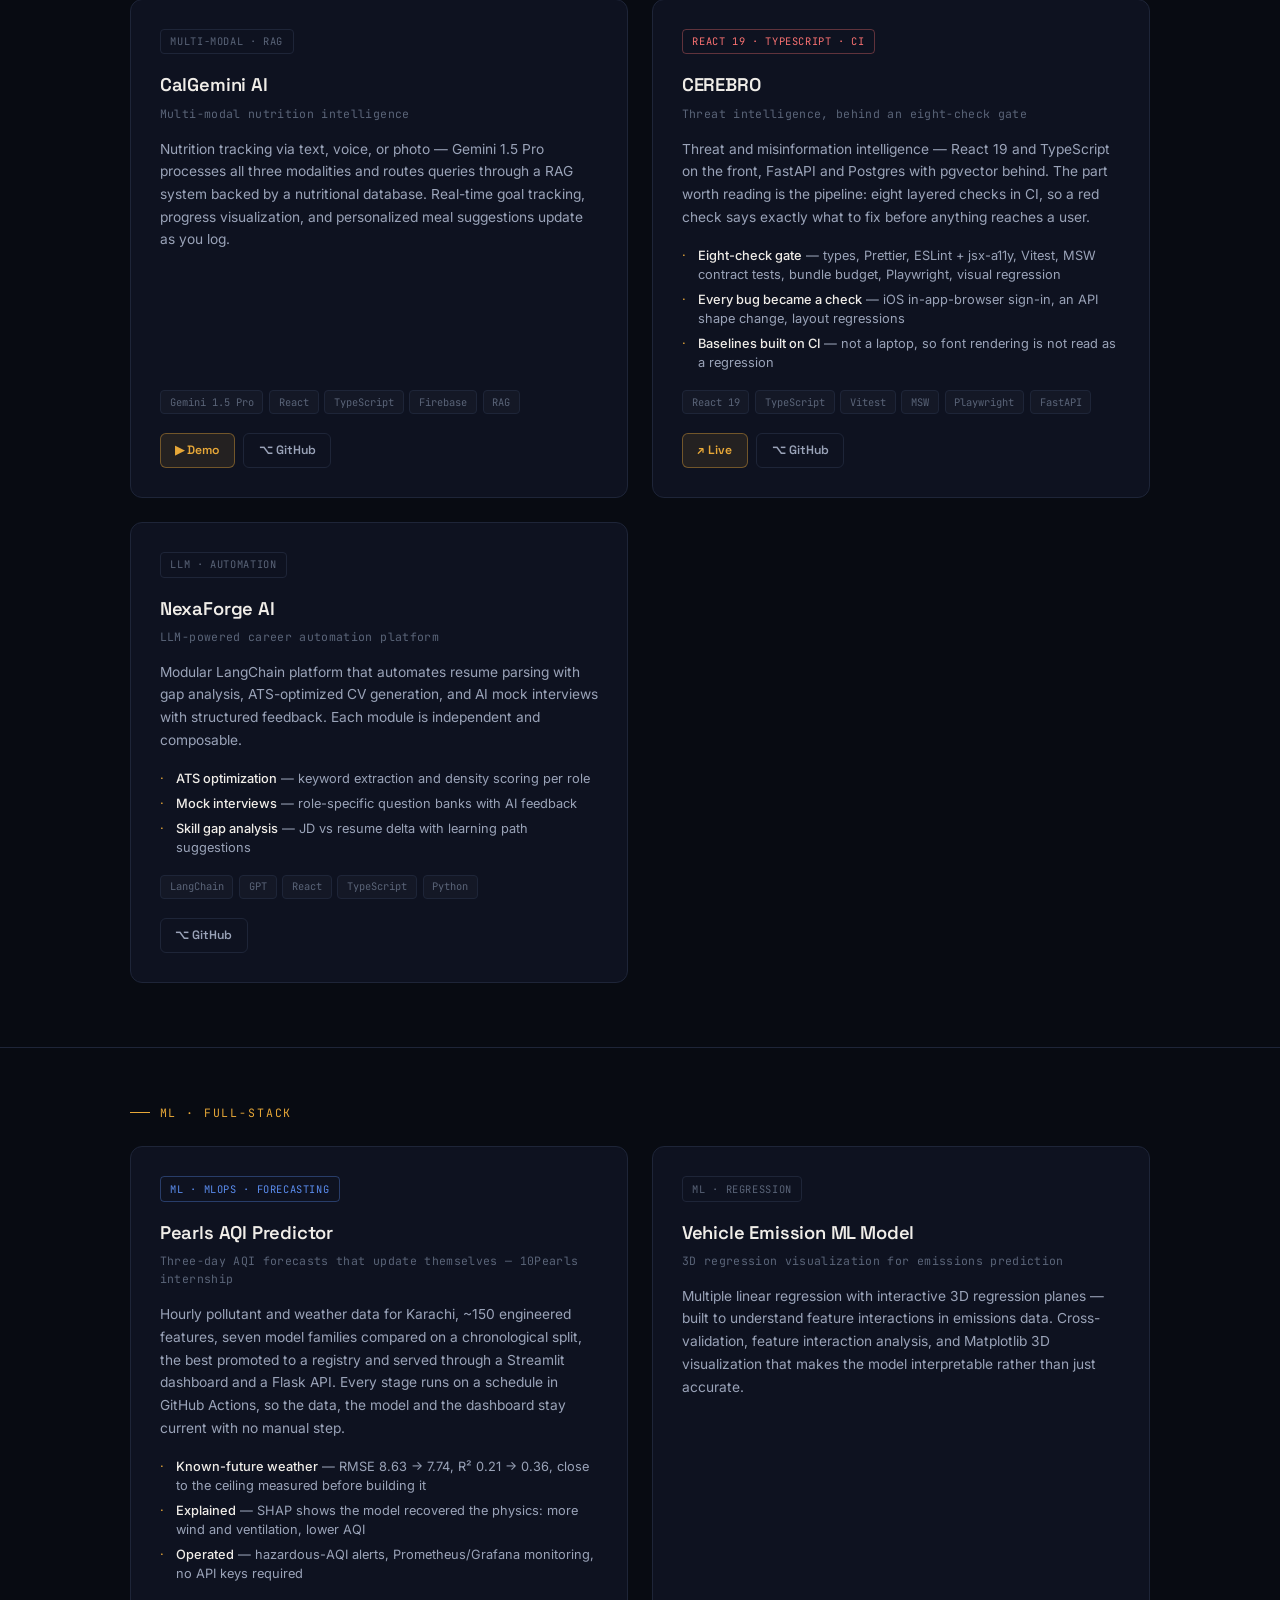
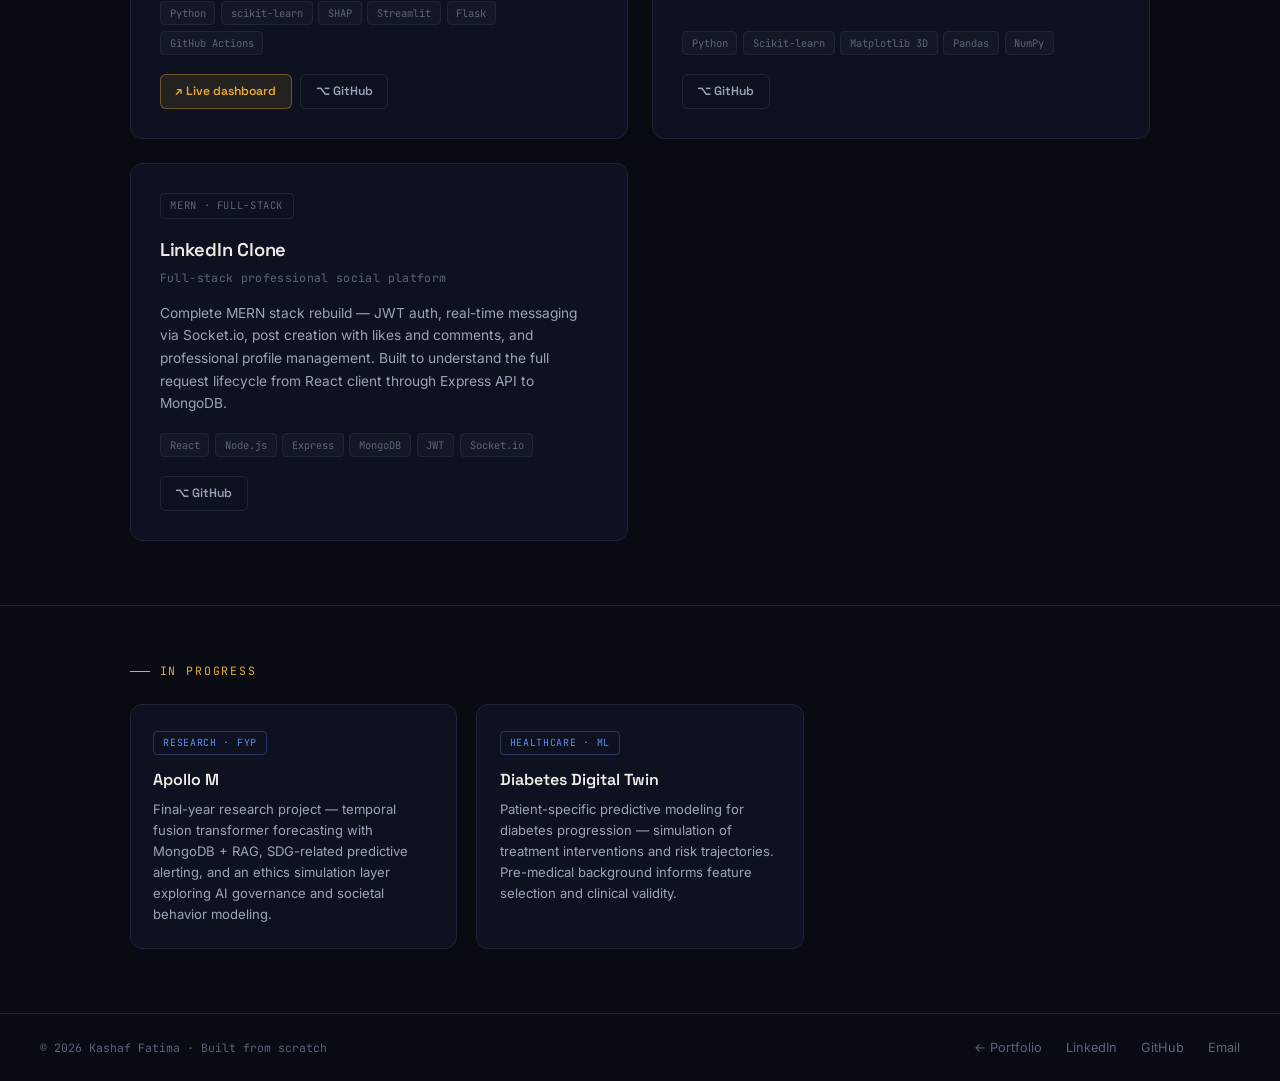
==== commit e15c514f: "Rename SemiChain AI to Occuris Command on the projects page Card now matches the repo's status break" ====
--- a/projects.html
+++ b/projects.html
@@ -552,32 +552,34 @@
         </div>
       </div>
 
-      <!-- SemiChain AI -->
+      <!-- Occuris Command (formerly SemiChain AI) -->
       <div class="project-card featured fade-up" data-cat="flagship ai demo">
         <div class="card-top">
-          <span class="card-tag amber">Startup · Founder</span>
+          <span class="card-tag amber">Occuris AI &middot; Founder</span>
           <span class="status-dot"></span>
         </div>
-        <div class="card-title">SemiChain AI</div>
-        <div class="card-tagline">Occuris AI · Semiconductor supply chain intelligence</div>
-        <p class="card-desc">
-          Production-grade multi-agent, multi-tenant supply chain intelligence platform. 6 autonomous agents — procurement, inventory, supplier risk, compliance, forecasting, reporting — orchestrated via LangGraph over a hybrid RAG engine spanning 4 vector databases. SAP S/4HANA native, full EAR/ITAR compliance module, 3 enterprise tenants onboarded.
-        </p>
-        <ul class="card-highlights">
-          <li><strong>6-Agent LangGraph</strong> — each agent owns a distinct domain with shared memory</li>
-          <li><strong>Hybrid RAG</strong> — FAISS · ChromaDB · pgvector · Qdrant, ensemble reranking</li>
-          <li><strong>Multi-tenant SaaS</strong> — RBAC, JWT, row-level security, 3 enterprise clients</li>
-          <li><strong>Compliance</strong> — EAR/ITAR, conflict minerals (3TG), RoHS, REACH</li>
-        </ul>
-        <div class="card-stack">
-          <span class="stack-tag">Python</span><span class="stack-tag">LangGraph</span>
-          <span class="stack-tag">FastAPI</span><span class="stack-tag">pgvector</span>
-          <span class="stack-tag">FAISS</span><span class="stack-tag">ChromaDB</span>
-          <span class="stack-tag">Qdrant</span><span class="stack-tag">Supabase</span>
-          <span class="stack-tag">React</span><span class="stack-tag">JWT</span>
-        </div>
-        <div class="card-links">
-          <a href="https://youtu.be/dibV1tmRAR4?si=zRMvGw8qgdG5MO3h" target="_blank" class="link-btn primary">▶ Demo</a>
+        <div class="card-title">Occuris Command</div>
+        <div class="card-tagline">Multi-agent supply-chain console &mdash; formerly SemiChain AI</div>
+        <p class="card-desc">
+          The multi-agent console for Occuris AI, aimed at semiconductor and electronics supply chains:
+          a FastAPI backend and a React + TypeScript &ldquo;Command Deck&rdquo; with multi-agent chat on
+          Gemini over a SQLite bill-of-materials store. Stated as it actually stands &mdash; what runs today
+          and what is scaffolded are listed separately.
+        </p>
+        <ul class="card-highlights">
+          <li><strong>Working locally</strong> &mdash; multi-agent chat, BOM storage, deterministic spec-match, lifecycle, risk and scenario logic</li>
+          <li><strong>Scaffolded, not live</strong> &mdash; live news/weather/supplier feeds, webhook intake, per-tenant alert stream, a LangGraph decision agent</li>
+          <li><strong>Multi-tenant by design</strong> &mdash; Supabase schema with RBAC and row-level security written; zero tenants in production</li>
+        </ul>
+        <div class="card-stack">
+          <span class="stack-tag">Python</span><span class="stack-tag">FastAPI</span>
+          <span class="stack-tag">React</span><span class="stack-tag">TypeScript</span>
+          <span class="stack-tag">Gemini</span><span class="stack-tag">LangGraph</span>
+          <span class="stack-tag">SQLite</span><span class="stack-tag">Supabase</span>
+        </div>
+        <div class="card-links">
+          <a href="https://youtu.be/dibV1tmRAR4?si=zRMvGw8qgdG5MO3h" target="_blank" class="link-btn primary">&#9654; Demo (as SemiChain AI)</a>
+          <a href="https://github.com/kashaffatimajaffrey-design/Occuris-Command" target="_blank" rel="noopener" class="link-btn">&#8997; GitHub</a>
         </div>
       </div>
 
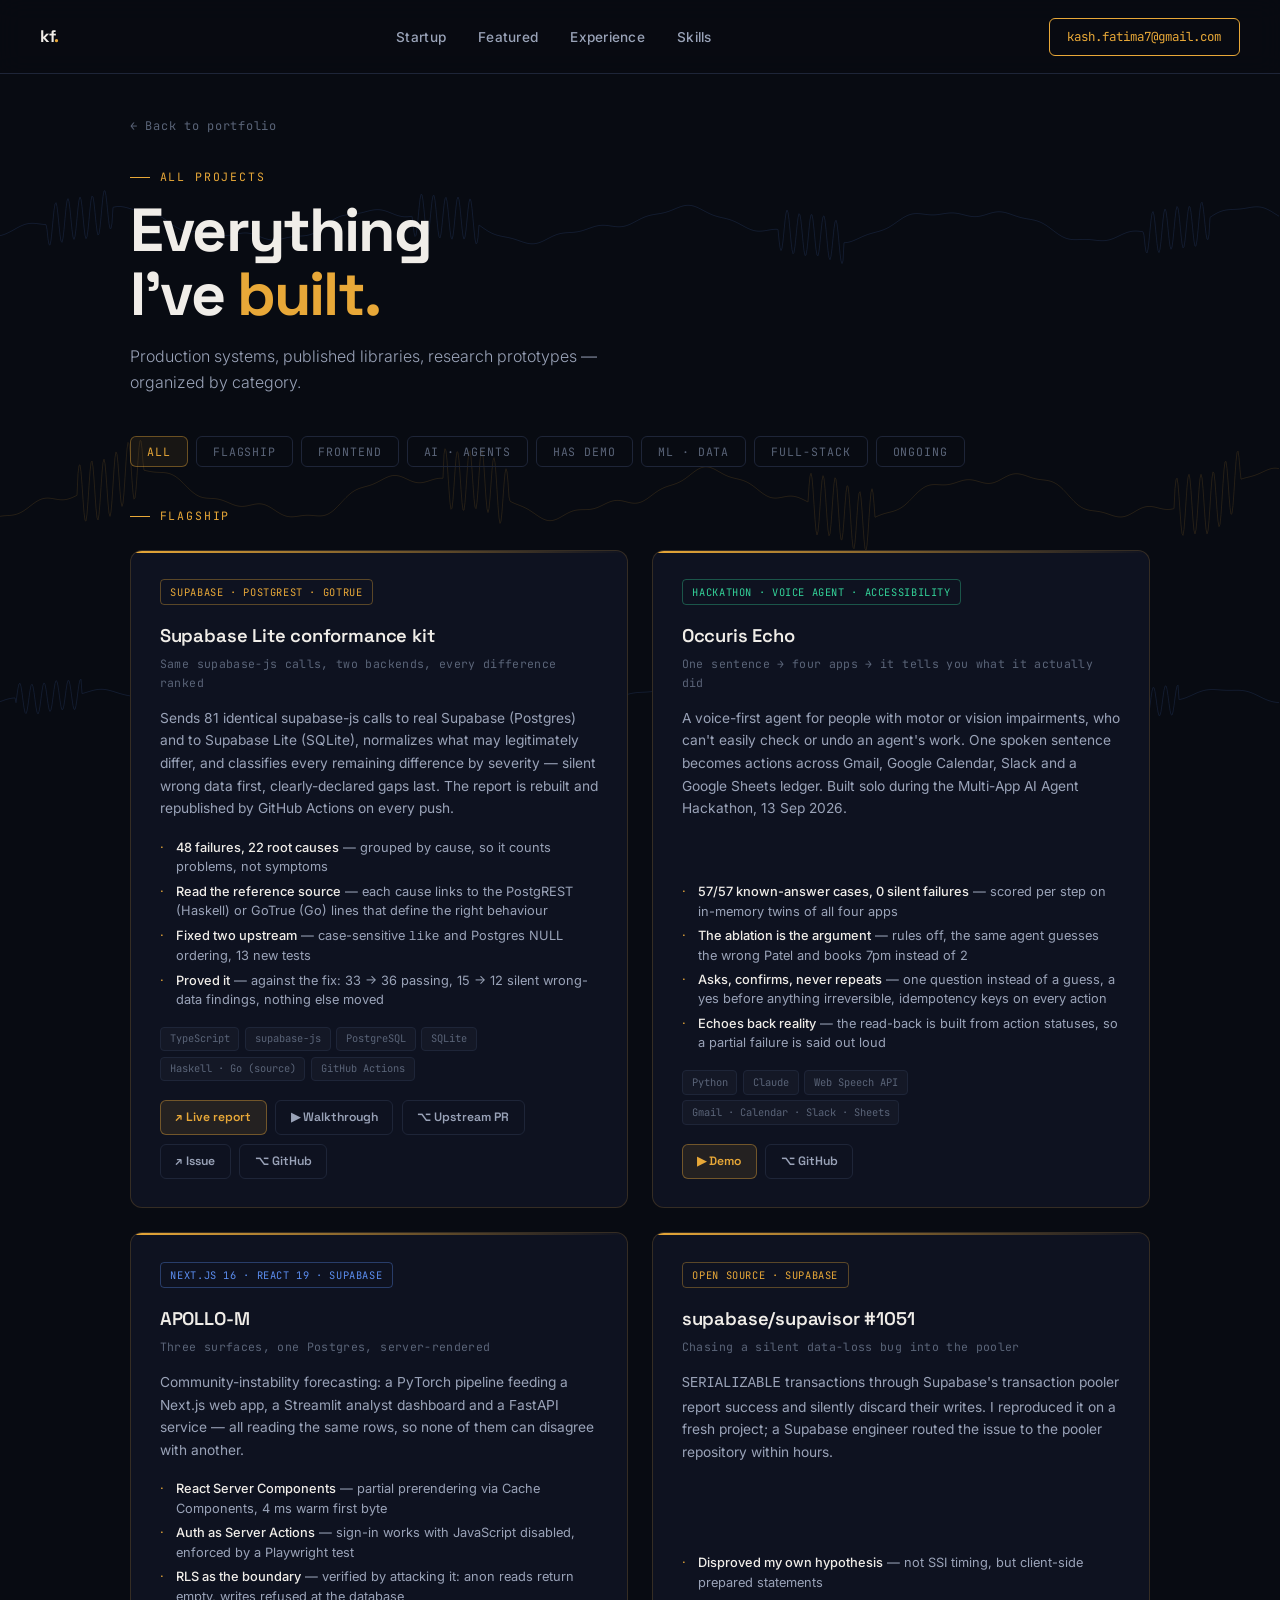
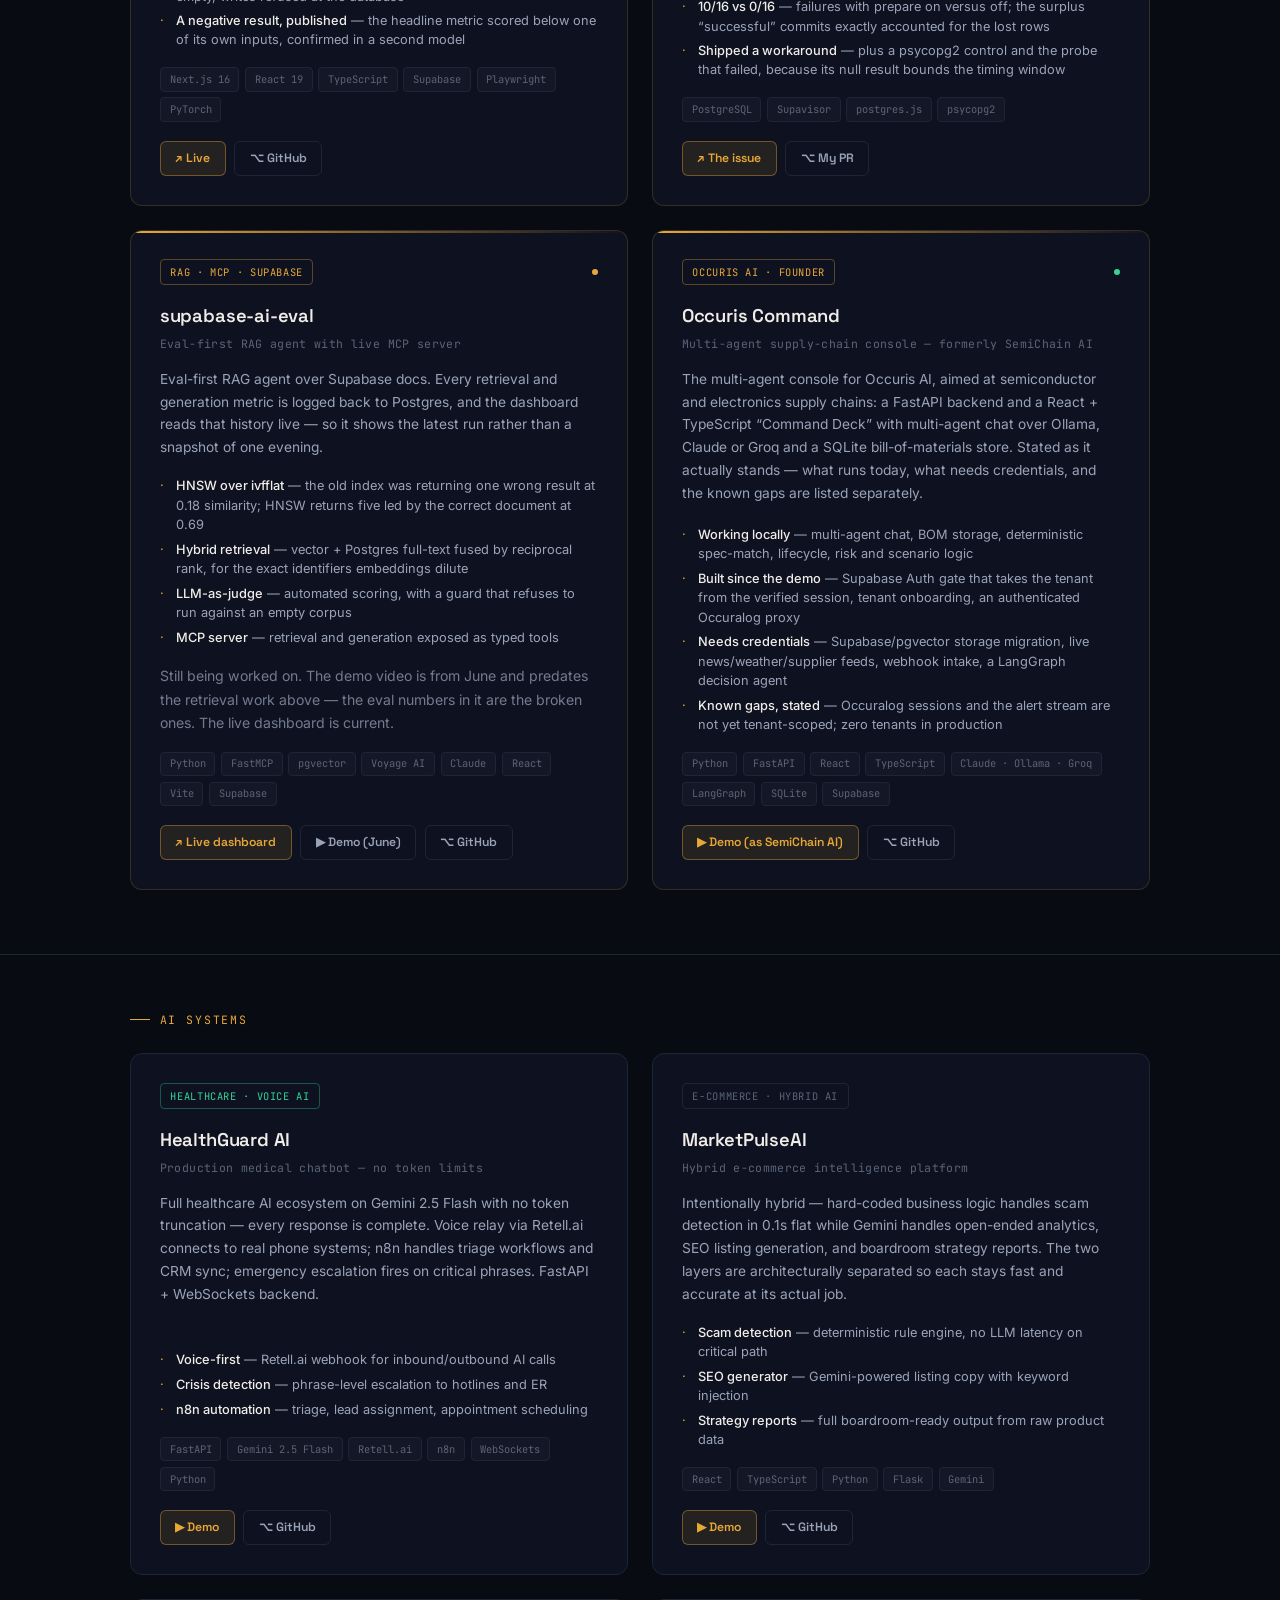
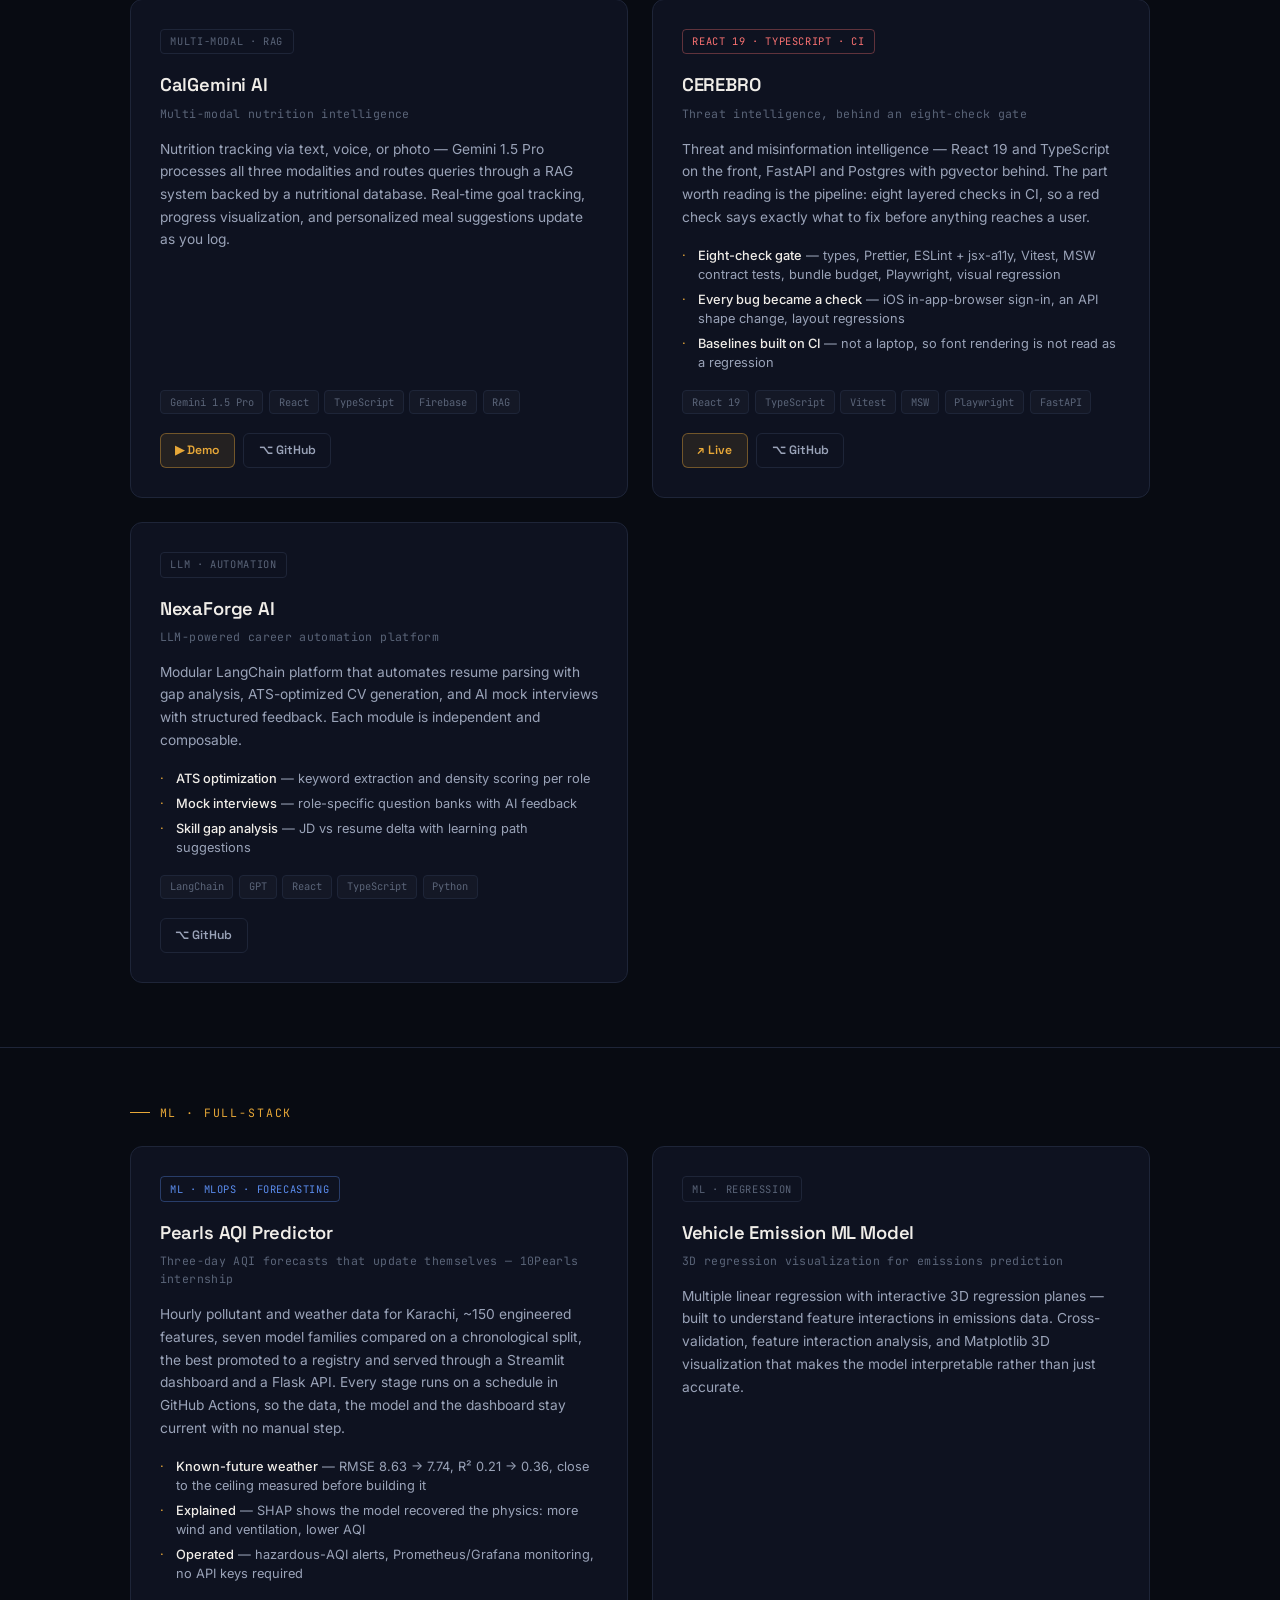
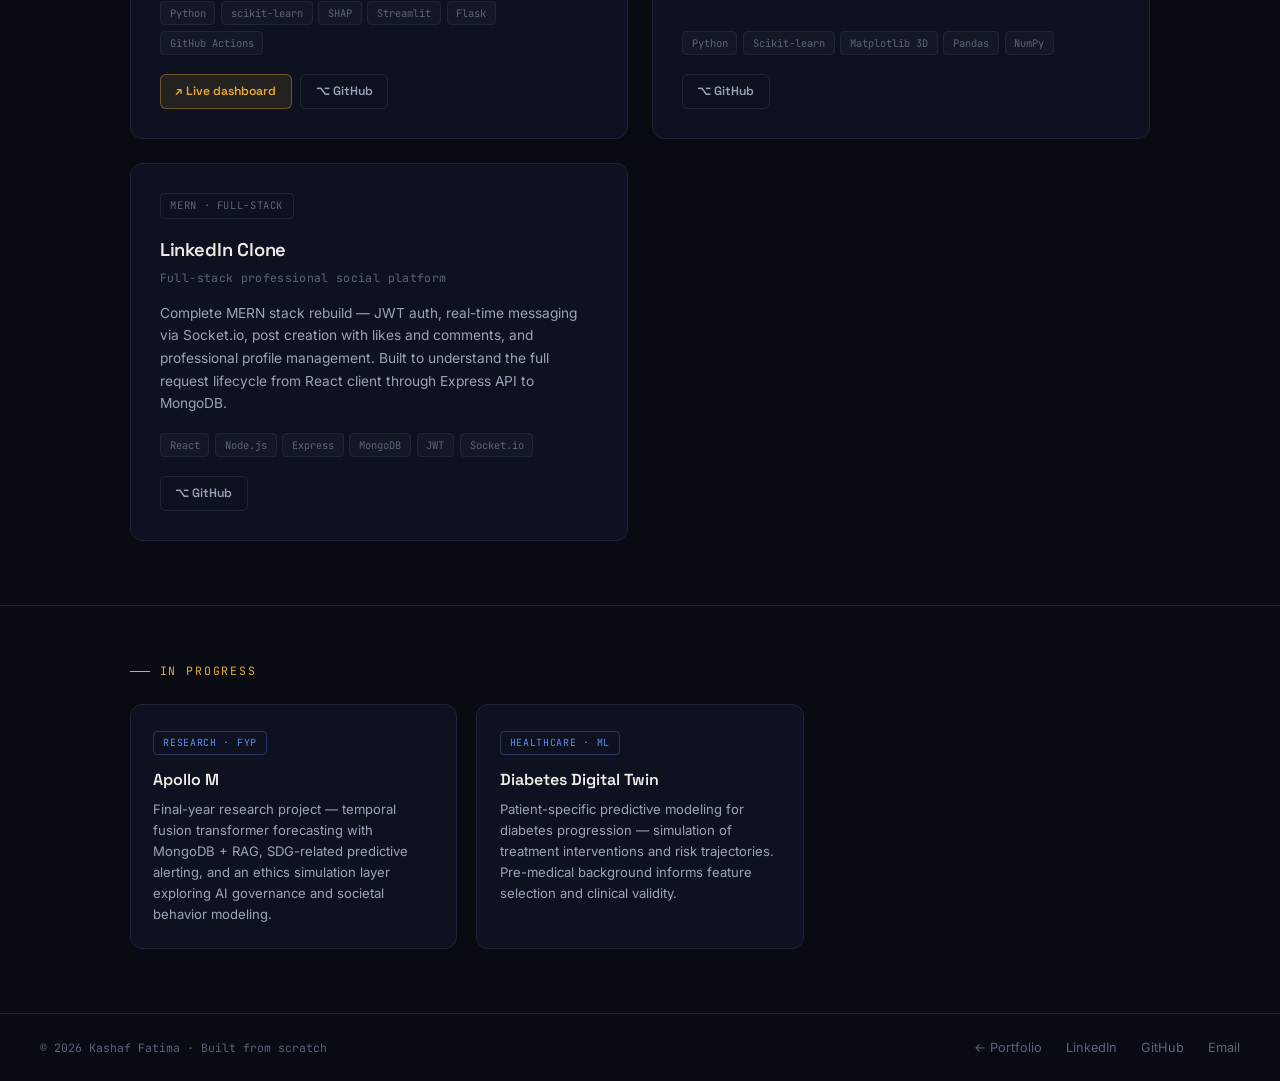
==== commit 93b18aa1: "Occuris Command: match the portfolio to the code and README Adds what was built since the demo (Supa" ====
--- a/projects.html
+++ b/projects.html
@@ -562,19 +562,20 @@
         <div class="card-tagline">Multi-agent supply-chain console &mdash; formerly SemiChain AI</div>
         <p class="card-desc">
           The multi-agent console for Occuris AI, aimed at semiconductor and electronics supply chains:
-          a FastAPI backend and a React + TypeScript &ldquo;Command Deck&rdquo; with multi-agent chat on
-          Gemini over a SQLite bill-of-materials store. Stated as it actually stands &mdash; what runs today
-          and what is scaffolded are listed separately.
+          a FastAPI backend and a React + TypeScript &ldquo;Command Deck&rdquo; with multi-agent chat over
+          Ollama, Claude or Groq and a SQLite bill-of-materials store. Stated as it actually stands &mdash;
+          what runs today, what needs credentials, and the known gaps are listed separately.
         </p>
         <ul class="card-highlights">
           <li><strong>Working locally</strong> &mdash; multi-agent chat, BOM storage, deterministic spec-match, lifecycle, risk and scenario logic</li>
-          <li><strong>Scaffolded, not live</strong> &mdash; live news/weather/supplier feeds, webhook intake, per-tenant alert stream, a LangGraph decision agent</li>
-          <li><strong>Multi-tenant by design</strong> &mdash; Supabase schema with RBAC and row-level security written; zero tenants in production</li>
+          <li><strong>Built since the demo</strong> &mdash; Supabase Auth gate that takes the tenant from the verified session, tenant onboarding, an authenticated Occuralog proxy</li>
+          <li><strong>Needs credentials</strong> &mdash; Supabase/pgvector storage migration, live news/weather/supplier feeds, webhook intake, a LangGraph decision agent</li>
+          <li><strong>Known gaps, stated</strong> &mdash; Occuralog sessions and the alert stream are not yet tenant-scoped; zero tenants in production</li>
         </ul>
         <div class="card-stack">
           <span class="stack-tag">Python</span><span class="stack-tag">FastAPI</span>
           <span class="stack-tag">React</span><span class="stack-tag">TypeScript</span>
-          <span class="stack-tag">Gemini</span><span class="stack-tag">LangGraph</span>
+          <span class="stack-tag">Claude · Ollama · Groq</span><span class="stack-tag">LangGraph</span>
           <span class="stack-tag">SQLite</span><span class="stack-tag">Supabase</span>
         </div>
         <div class="card-links">
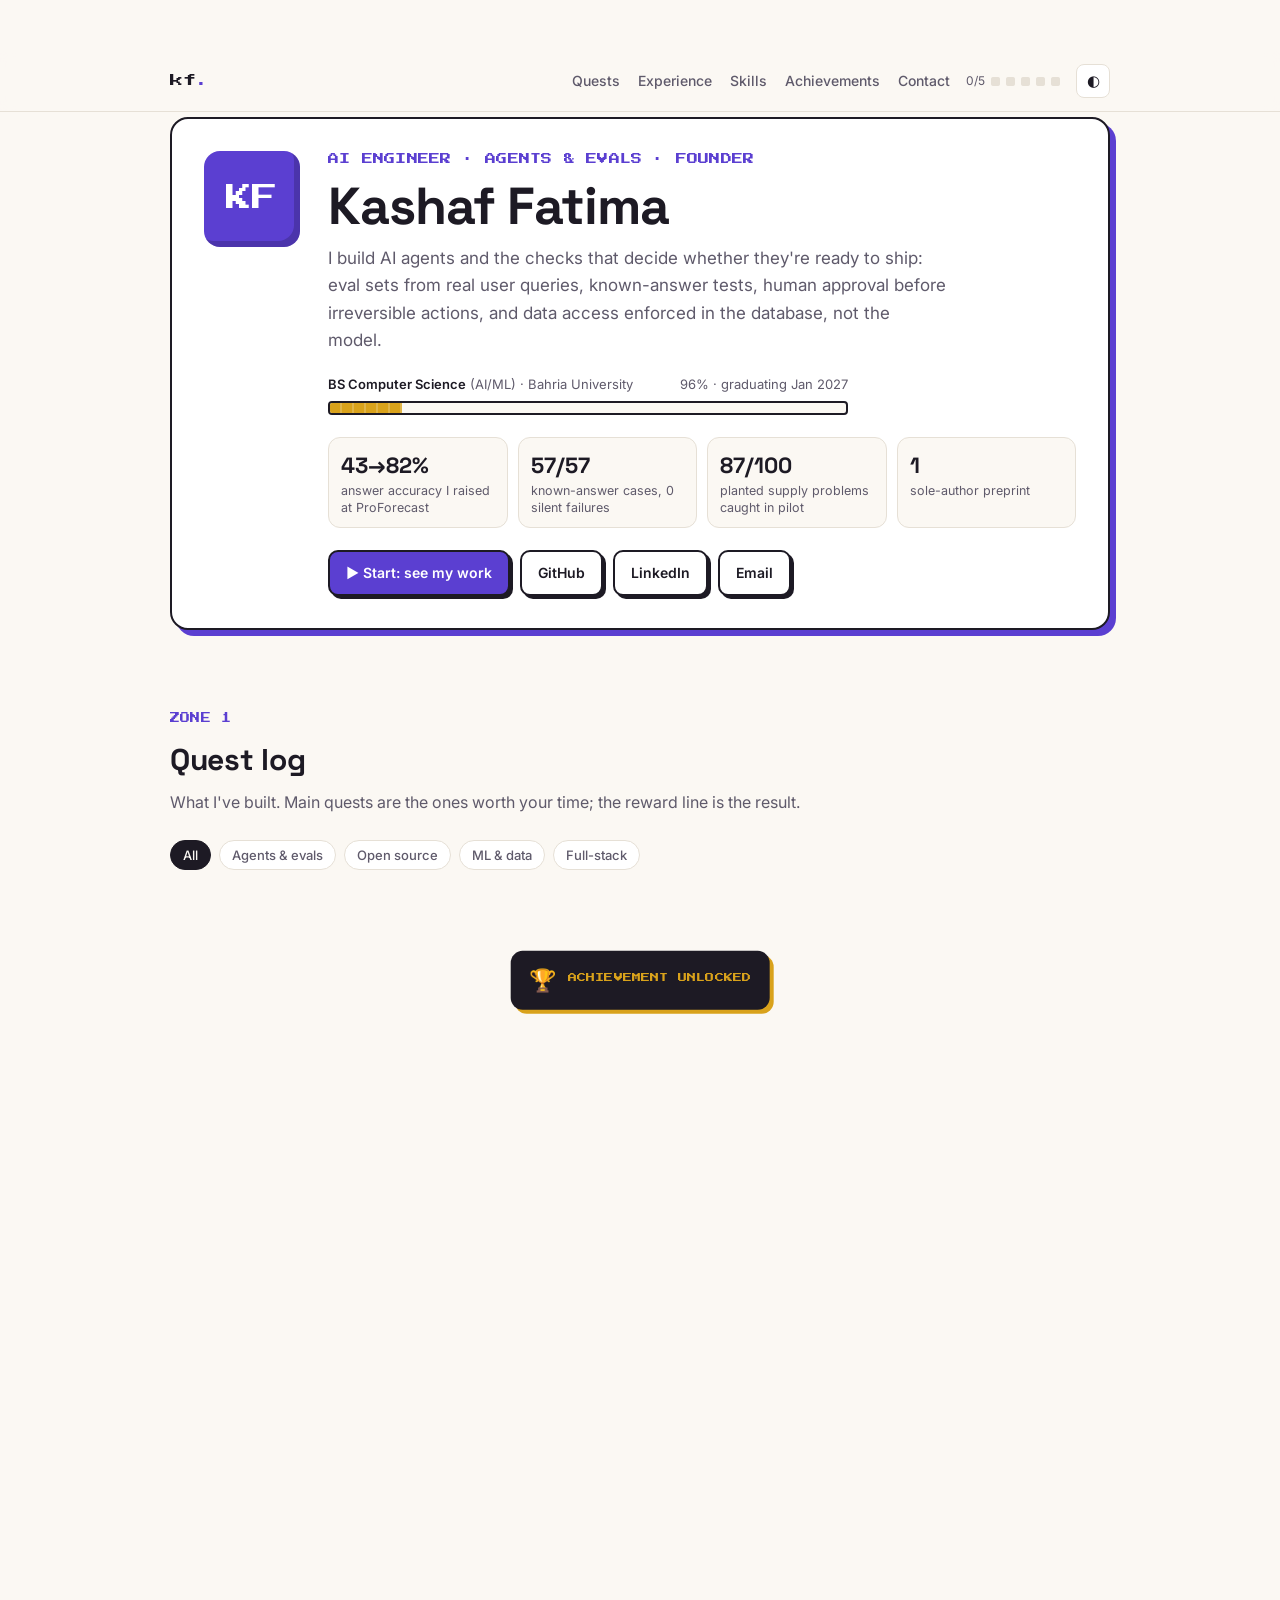
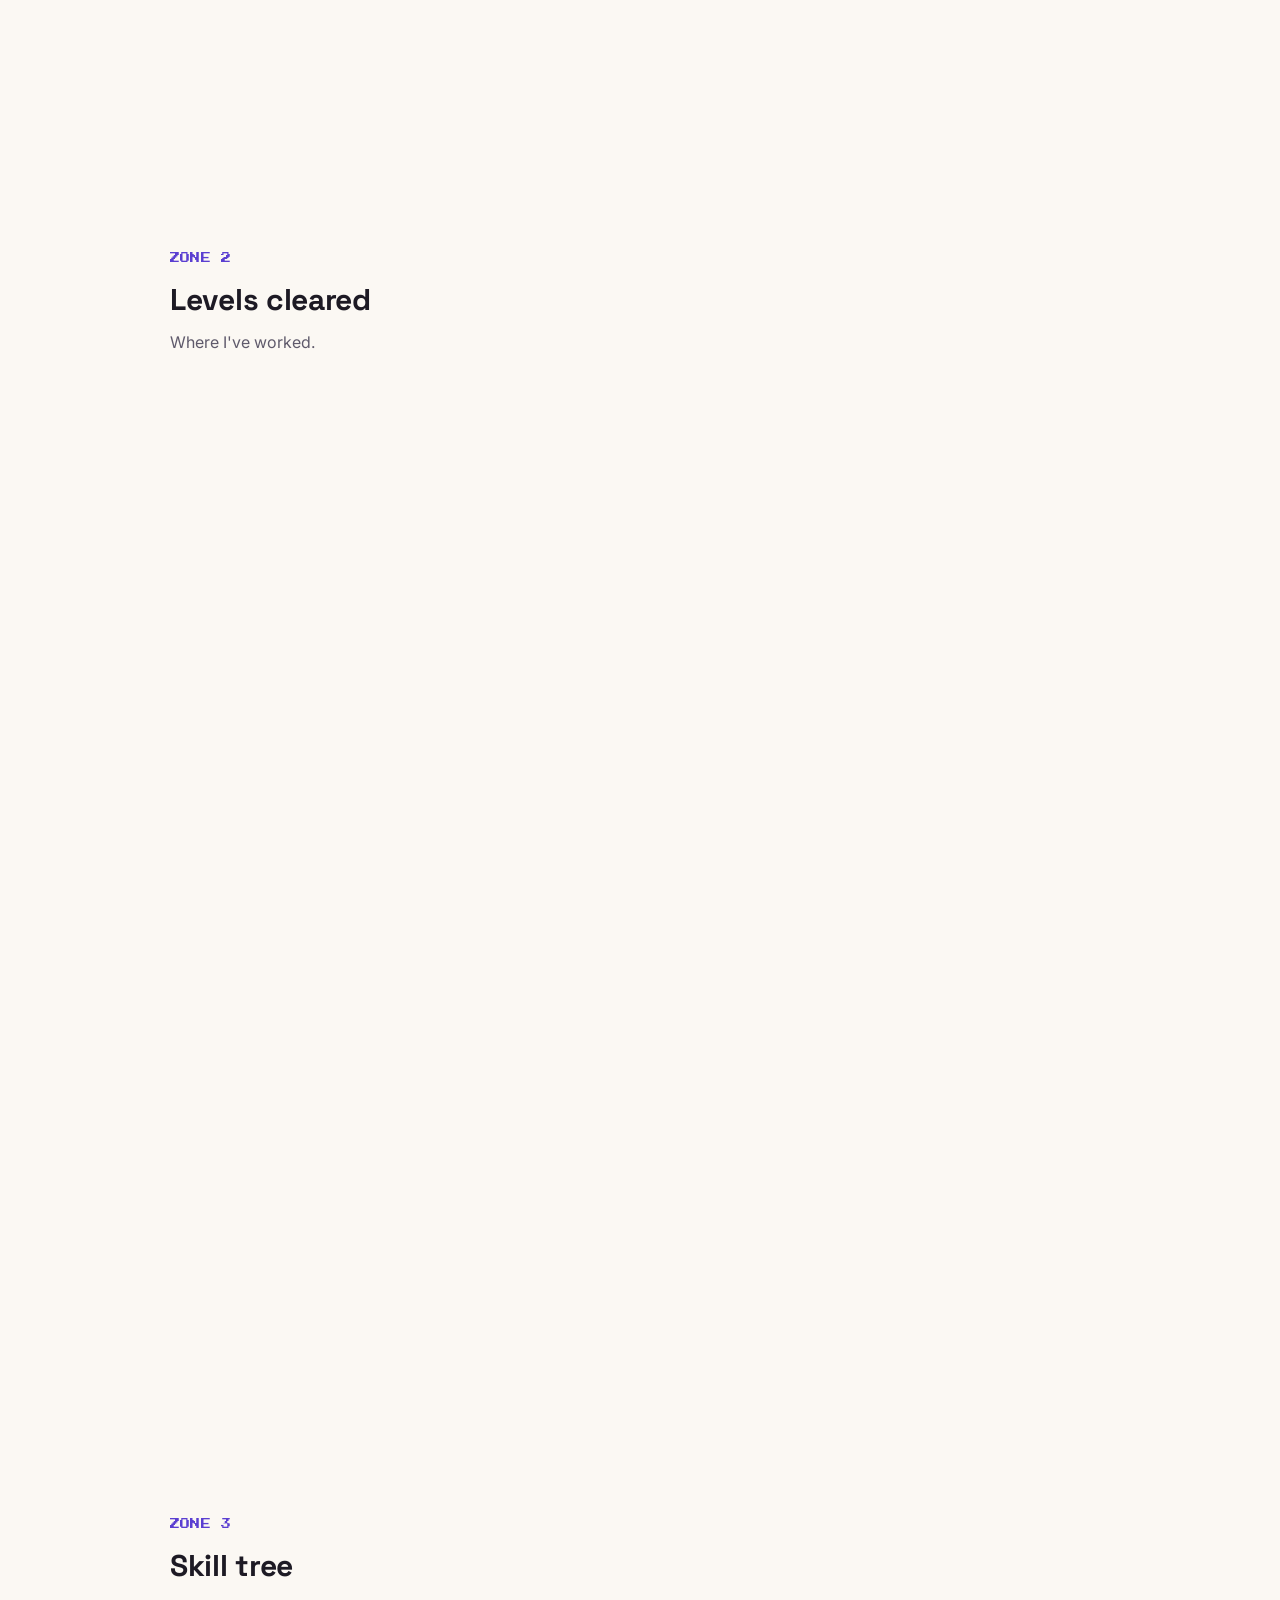
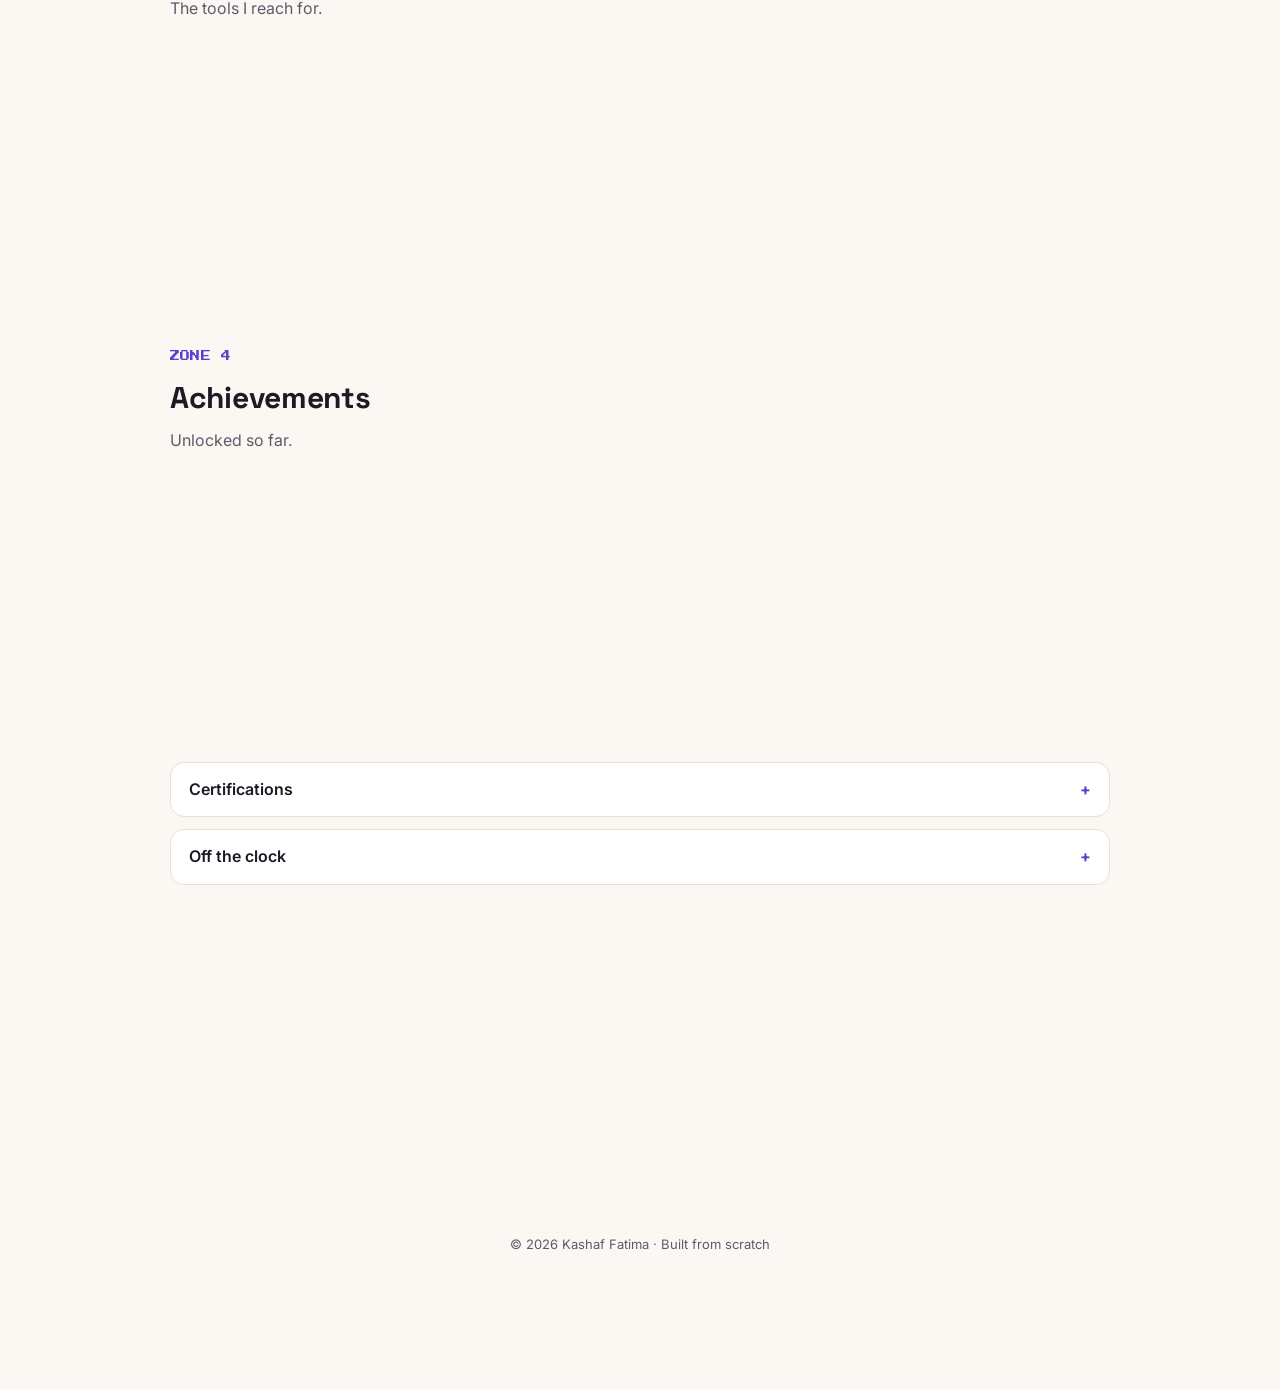
==== commit fe7bee98: "Redesign as a simpler, game-style one-pager; update dates and add 10Pearls internship - ProForecast " ====
--- a/projects.html
+++ b/projects.html
@@ -1,933 +1,13 @@
-<!DOCTYPE html>
-<html lang="en">
-<head>
-  <meta charset="UTF-8">
-  <meta name="viewport" content="width=device-width, initial-scale=1.0">
-  <title>Kashaf Fatima — Projects</title>
-  <meta name="description" content="All projects by Kashaf Fatima: React/TypeScript products, AI agents, RAG systems, and the evals and CI gates behind them.">
-  <meta name="author" content="Kashaf Fatima">
-  <meta name="theme-color" content="#080B12">
-  <link rel="canonical" href="https://kashaffatimajaffrey-design.github.io/Portfolio/projects.html">
-  <link rel="icon" type="image/svg+xml" href="data:image/svg+xml,%3Csvg xmlns='http://www.w3.org/2000/svg' viewBox='0 0 64 64'%3E%3Crect width='64' height='64' rx='14' fill='%23080B12'/%3E%3Ctext x='32' y='43' font-family='Arial,Helvetica,sans-serif' font-size='30' font-weight='700' text-anchor='middle' fill='%23F0EDE8'%3Ekf%3Ctspan fill='%23E8A838'%3E.%3C/tspan%3E%3C/text%3E%3C/svg%3E">
-  <link rel="apple-touch-icon" href="https://kashaffatimajaffrey-design.github.io/Portfolio/og-image.png">
-  <meta property="og:type" content="website">
-  <meta property="og:site_name" content="Kashaf Fatima">
-  <meta property="og:title" content="Kashaf Fatima — Building and evaluating AI agents">
-  <meta property="og:description" content="All projects by Kashaf Fatima: React/TypeScript products, AI agents, RAG systems, and the evals and CI gates behind them.">
-  <meta property="og:url" content="https://kashaffatimajaffrey-design.github.io/Portfolio/projects.html">
-  <meta property="og:image" content="https://kashaffatimajaffrey-design.github.io/Portfolio/og-image.png">
-  <meta property="og:image:width" content="1200">
-  <meta property="og:image:height" content="630">
-  <meta property="og:image:alt" content="Kashaf Fatima — Building and evaluating AI agents">
-  <meta name="twitter:card" content="summary_large_image">
-  <meta name="twitter:title" content="Kashaf Fatima — Building and evaluating AI agents">
-  <meta name="twitter:description" content="All projects by Kashaf Fatima: React/TypeScript products, AI agents, RAG systems, and the evals and CI gates behind them.">
-  <meta name="twitter:image" content="https://kashaffatimajaffrey-design.github.io/Portfolio/og-image.png">
-  <link rel="preconnect" href="https://fonts.googleapis.com">
-  <link href="https://fonts.googleapis.com/css2?family=Space+Grotesk:wght@300;400;500;600;700&family=Inter:wght@300;400;500&family=JetBrains+Mono:wght@400;500&display=swap" rel="stylesheet">
-  <style>
-    *, *::before, *::after { box-sizing: border-box; margin: 0; padding: 0; }
-
-    :root {
-      --bg:        #080B12;
-      --bg2:       #0E1220;
-      --bg3:       #141826;
-      --border:    #1E2538;
-      --amber:     #E8A838;
-      --amber-dim: #C48A20;
-      --steel:     #5B8DEF;
-      --text1:     #F0EDE8;
-      --text2:     #9AA3B8;
-      --text3:     #5A6478;
-      --green:     #34D399;
-      --red:       #F87171;
-      --radius:    12px;
-    }
-
-    html { scroll-behavior: smooth; }
-
-    body {
-      font-family: 'Inter', sans-serif;
-      background: var(--bg);
-      color: var(--text1);
-      line-height: 1.6;
-      overflow-x: hidden;
-    }
-
-    a { text-decoration: none; color: inherit; }
-
-    /* ─── CANVAS ─── */
-    #bg-canvas {
-      position: fixed;
-      top: 0; left: 0;
-      width: 100%; height: 100%;
-      opacity: 0.13;
-      pointer-events: none;
-      z-index: 0;
-    }
-
-    /* ─── NAV ─── */
-    nav {
-      position: fixed;
-      top: 0; left: 0; right: 0;
-      z-index: 100;
-      display: flex;
-      align-items: center;
-      justify-content: space-between;
-      padding: 1.1rem 2.5rem;
-      background: rgba(8, 11, 18, 0.88);
-      backdrop-filter: blur(12px);
-      border-bottom: 1px solid var(--border);
-    }
-    .nav-logo {
-      font-family: 'Space Grotesk', sans-serif;
-      font-weight: 700;
-      font-size: 1.05rem;
-      color: var(--text1);
-      letter-spacing: -0.02em;
-    }
-    .nav-logo span { color: var(--amber); }
-    .nav-links { display: flex; gap: 2rem; list-style: none; }
-    .nav-links a {
-      font-size: 0.85rem; color: var(--text2); font-weight: 500;
-      transition: color 0.2s; letter-spacing: 0.02em;
-    }
-    .nav-links a:hover { color: var(--text1); }
-    .nav-cta {
-      font-family: 'JetBrains Mono', monospace;
-      font-size: 0.78rem; padding: 0.5rem 1.1rem;
-      border: 1px solid var(--amber); border-radius: 6px;
-      color: var(--amber); transition: all 0.2s;
-    }
-    .nav-cta:hover { background: var(--amber); color: var(--bg); }
-
-    /* ─── PAGE HEADER ─── */
-    .page-header {
-      position: relative;
-      z-index: 1;
-      padding: 7rem 2.5rem 2.5rem;
-      max-width: 1100px;
-      margin: 0 auto;
-    }
-    .back-link {
-      display: inline-flex; align-items: center; gap: 0.5rem;
-      font-family: 'JetBrains Mono', monospace;
-      font-size: 0.75rem; color: var(--text3);
-      letter-spacing: 0.06em; margin-bottom: 2rem;
-      transition: color 0.2s;
-    }
-    .back-link:hover { color: var(--amber); }
-    .page-eyebrow {
-      font-family: 'JetBrains Mono', monospace;
-      font-size: 0.72rem; color: var(--amber);
-      letter-spacing: 0.16em; text-transform: uppercase;
-      margin-bottom: 0.8rem;
-      display: flex; align-items: center; gap: 0.6rem;
-    }
-    .page-eyebrow::before { content: ''; width: 20px; height: 1px; background: var(--amber); }
-    .page-title {
-      font-family: 'Space Grotesk', sans-serif;
-      font-size: clamp(2.2rem, 5vw, 3.8rem);
-      font-weight: 700; letter-spacing: -0.03em;
-      line-height: 1.05; color: var(--text1); margin-bottom: 1rem;
-    }
-    .page-title span { color: var(--amber); }
-    .page-subtitle {
-      font-size: 1rem; color: var(--text2);
-      max-width: 520px; line-height: 1.65; font-weight: 300;
-    }
-
-    /* ─── FILTER BAR ─── */
-    .filter-bar {
-      position: relative; z-index: 1;
-      max-width: 1100px; margin: 0 auto;
-      padding: 0 2.5rem 2.5rem;
-      display: flex; gap: 0.5rem; flex-wrap: wrap;
-    }
-    .filter-btn {
-      font-family: 'JetBrains Mono', monospace;
-      font-size: 0.72rem; letter-spacing: 0.08em;
-      text-transform: uppercase; padding: 0.45rem 1rem;
-      border-radius: 6px; border: 1px solid var(--border);
-      color: var(--text3); background: transparent;
-      cursor: pointer; transition: all 0.2s;
-    }
-    .filter-btn:hover { border-color: var(--text3); color: var(--text2); }
-    .filter-btn.active {
-      border-color: rgba(232,168,56,0.4); color: var(--amber);
-      background: rgba(232,168,56,0.07);
-    }
-
-    /* ─── SECTION ─── */
-    .section {
-      position: relative; z-index: 1;
-      max-width: 1100px; margin: 0 auto;
-      padding: 0 2.5rem 4rem;
-    }
-    .section-label {
-      font-family: 'JetBrains Mono', monospace;
-      font-size: 0.72rem; color: var(--amber);
-      letter-spacing: 0.16em; text-transform: uppercase;
-      margin-bottom: 1.5rem;
-      display: flex; align-items: center; gap: 0.6rem;
-    }
-    .section-label::before { content: ''; width: 20px; height: 1px; background: var(--amber); }
-
-    .divider {
-      position: relative; z-index: 1;
-      border: none; border-top: 1px solid var(--border); margin: 0;
-    }
-
-    /* ─── PROJECT GRID ─── */
-    .projects-grid {
-      display: grid;
-      grid-template-columns: repeat(auto-fill, minmax(330px, 1fr));
-      gap: 1.5rem;
-    }
-
-    /* ─── PROJECT CARD ─── */
-    .project-card {
-      background: var(--bg2);
-      border: 1px solid var(--border);
-      border-radius: var(--radius);
-      padding: 1.8rem;
-      display: flex; flex-direction: column;
-      transition: all 0.25s;
-      position: relative; overflow: hidden;
-    }
-    .project-card::after {
-      content: ''; position: absolute; inset: 0;
-      border-radius: var(--radius);
-      border: 1px solid transparent;
-      transition: border-color 0.25s; pointer-events: none;
-    }
-    .project-card:hover { transform: translateY(-4px); background: var(--bg3); }
-    .project-card:hover::after { border-color: rgba(232,168,56,0.22); }
-
-    .project-card.featured { border-color: rgba(232,168,56,0.18); }
-    .project-card.featured::before {
-      content: ''; position: absolute;
-      top: 0; left: 0; right: 0; height: 2px;
-      background: linear-gradient(90deg, var(--amber), transparent);
-    }
-
-    /* card top row */
-    .card-top {
-      display: flex; align-items: center;
-      justify-content: space-between; gap: 0.8rem;
-      margin-bottom: 1rem;
-    }
-    .card-tag {
-      font-family: 'JetBrains Mono', monospace;
-      font-size: 0.65rem; padding: 0.22rem 0.6rem;
-      border-radius: 4px; border: 1px solid var(--border);
-      color: var(--text3); text-transform: uppercase;
-      letter-spacing: 0.06em; white-space: nowrap;
-    }
-    .card-tag.amber { border-color: rgba(232,168,56,0.35); color: var(--amber); }
-    .card-tag.steel { border-color: rgba(91,141,239,0.35); color: var(--steel); }
-    .card-tag.green { border-color: rgba(52,211,153,0.35); color: var(--green); }
-    .card-tag.red   { border-color: rgba(248,113,113,0.35); color: var(--red); }
-
-    .status-dot {
-      width: 6px; height: 6px; border-radius: 50%;
-      background: var(--green); flex-shrink: 0;
-      animation: pulse 2s infinite;
-    }
-    .status-dot.amber { background: var(--amber); animation: none; }
-    .status-dot.steel { background: var(--steel); animation: none; }
-    @keyframes pulse { 0%,100%{opacity:1} 50%{opacity:0.3} }
-
-    .card-title {
-      font-family: 'Space Grotesk', sans-serif;
-      font-size: 1.15rem; font-weight: 600;
-      color: var(--text1); letter-spacing: -0.01em;
-      margin-bottom: 0.3rem;
-    }
-    .card-tagline {
-      font-family: 'JetBrains Mono', monospace;
-      font-size: 0.72rem; color: var(--text3);
-      letter-spacing: 0.03em; margin-bottom: 0.9rem;
-    }
-    .card-desc {
-      font-size: 0.86rem; color: var(--text2);
-      line-height: 1.65; margin-bottom: 1.1rem; flex: 1;
-    }
-    .card-highlights {
-      list-style: none; display: flex;
-      flex-direction: column; gap: 0.35rem; margin-bottom: 1.1rem;
-    }
-    .card-highlights li {
-      font-size: 0.8rem; color: var(--text2);
-      padding-left: 1rem; position: relative; line-height: 1.5;
-    }
-    .card-highlights li::before { content:'·'; position:absolute; left:0; color:var(--amber); }
-    .card-highlights li strong { color: var(--text1); font-weight: 500; }
-
-    .card-stack {
-      display: flex; flex-wrap: wrap; gap: 0.35rem; margin-bottom: 1.2rem;
-    }
-    .stack-tag {
-      font-family: 'JetBrains Mono', monospace;
-      font-size: 0.65rem; padding: 0.18rem 0.55rem;
-      background: var(--bg3); border: 1px solid var(--border);
-      border-radius: 4px; color: var(--text3);
-    }
-    .card-links { display: flex; gap: 0.55rem; flex-wrap: wrap; margin-top: auto; }
-
-    .link-btn {
-      display: inline-flex; align-items: center; gap: 0.4rem;
-      font-size: 0.76rem; font-weight: 600;
-      padding: 0.42rem 0.9rem; border-radius: 6px;
-      border: 1px solid var(--border); color: var(--text2);
-      transition: all 0.2s; font-family: 'Space Grotesk', sans-serif;
-    }
-    .link-btn:hover { border-color: var(--amber); color: var(--amber); }
-    .link-btn.primary {
-      background: rgba(232,168,56,0.1);
-      border-color: rgba(232,168,56,0.4); color: var(--amber);
-    }
-    .link-btn.primary:hover { background: rgba(232,168,56,0.18); }
-
-    /* ─── ONGOING GRID ─── */
-    .ongoing-grid {
-      display: grid;
-      grid-template-columns: repeat(auto-fill, minmax(300px, 1fr));
-      gap: 1.2rem;
-    }
-    .ongoing-card {
-      background: var(--bg2); border: 1px solid var(--border);
-      border-radius: var(--radius); padding: 1.4rem;
-      transition: all 0.2s;
-    }
-    .ongoing-card:hover { background: var(--bg3); border-color: rgba(91,141,239,0.2); }
-    .ongoing-tag {
-      font-family: 'JetBrains Mono', monospace;
-      font-size: 0.62rem; color: var(--steel);
-      border: 1px solid rgba(91,141,239,0.3);
-      padding: 0.18rem 0.55rem; border-radius: 4px;
-      text-transform: uppercase; letter-spacing: 0.07em;
-      display: inline-block; margin-bottom: 0.8rem;
-    }
-    .ongoing-title {
-      font-family: 'Space Grotesk', sans-serif;
-      font-size: 1rem; font-weight: 600;
-      color: var(--text1); margin-bottom: 0.4rem;
-    }
-    .ongoing-desc { font-size: 0.82rem; color: var(--text2); line-height: 1.6; }
-
-    /* ─── HIDDEN STATE for filter ─── */
-    .card-hidden { display: none !important; }
-
-    /* ─── SECTION WRAPPER visibility ─── */
-    .section-block { transition: opacity 0.2s; }
-
-    /* ─── FADE UP ─── */
-    .fade-up {
-      opacity: 0; transform: translateY(20px);
-      transition: opacity 0.55s ease, transform 0.55s ease;
-    }
-    .fade-up.visible { opacity: 1; transform: translateY(0); }
-
-    /* ─── FOOTER ─── */
-    footer {
-      position: relative; z-index: 1;
-      border-top: 1px solid var(--border);
-      padding: 1.5rem 2.5rem;
-      display: flex; justify-content: space-between;
-      align-items: center; flex-wrap: wrap; gap: 1rem;
-    }
-    .footer-left {
-      font-family: 'JetBrains Mono', monospace;
-      font-size: 0.72rem; color: var(--text3);
-    }
-    .footer-right { display: flex; gap: 1.5rem; }
-    .footer-right a { font-size: 0.8rem; color: var(--text3); transition: color 0.2s; }
-    .footer-right a:hover { color: var(--text1); }
-
-    /* ─── RESPONSIVE ─── */
-    @media (max-width: 768px) {
-      nav { padding: 1rem 1.2rem; }
-      .nav-links { display: none; }
-      .page-header { padding: 6rem 1.2rem 2rem; }
-      .filter-bar { padding: 0 1.2rem 2rem; }
-      .section { padding: 0 1.2rem 3rem; }
-      .projects-grid { grid-template-columns: 1fr; }
-      .ongoing-grid { grid-template-columns: 1fr; }
-      footer { padding: 1.2rem; flex-direction: column; text-align: center; }
-    }
-  </style>
-</head>
-<body>
-
-  <canvas id="bg-canvas"></canvas>
-
-  <!-- NAV -->
-  <nav>
-    <div class="nav-logo">kf<span>.</span></div>
-    <ul class="nav-links">
-      <li><a href="index.html#startup">Startup</a></li>
-      <li><a href="index.html#projects">Featured</a></li>
-      <li><a href="index.html#experience">Experience</a></li>
-      <li><a href="index.html#skills">Skills</a></li>
-    </ul>
-    <a href="mailto:kash.fatima7@gmail.com" class="nav-cta">kash.fatima7@gmail.com</a>
-  </nav>
-
-  <!-- PAGE HEADER -->
-  <div class="page-header">
-    <a href="index.html" class="back-link">← Back to portfolio</a>
-    <div class="page-eyebrow">All Projects</div>
-    <h1 class="page-title">Everything<br>I've <span>built.</span></h1>
-    <p class="page-subtitle">Production systems, published libraries, research prototypes — organized by category.</p>
-  </div>
-
-  <!-- FILTER BAR -->
-  <div class="filter-bar">
-    <button class="filter-btn active" onclick="filter('all',this)">All</button>
-    <button class="filter-btn" onclick="filter('flagship',this)">Flagship</button>
-    <button class="filter-btn" onclick="filter('frontend',this)">Frontend</button>
-    <button class="filter-btn" onclick="filter('ai',this)">AI · Agents</button>
-    <button class="filter-btn" onclick="filter('demo',this)">Has Demo</button>
-    <button class="filter-btn" onclick="filter('ml',this)">ML · Data</button>
-    <button class="filter-btn" onclick="filter('fullstack',this)">Full-Stack</button>
-    <button class="filter-btn" onclick="filter('ongoing',this)">Ongoing</button>
-  </div>
-
-  <!-- ═══ FLAGSHIP ═══ -->
-  <div class="section section-block" id="block-flagship">
-    <div class="section-label">Flagship</div>
-    <div class="projects-grid">
-
-      <!-- Supabase Lite conformance kit -->
-      <div class="project-card featured fade-up" data-cat="flagship fullstack demo">
-        <div class="card-top">
-          <span class="card-tag amber">Supabase &middot; PostgREST &middot; GoTrue</span>
-        </div>
-        <div class="card-title">Supabase Lite conformance kit</div>
-        <div class="card-tagline">Same supabase-js calls, two backends, every difference ranked</div>
-        <p class="card-desc">
-          Sends 81 identical supabase-js calls to real Supabase (Postgres) and to Supabase Lite
-          (SQLite), normalizes what may legitimately differ, and classifies every remaining difference
-          by severity &mdash; silent wrong data first, clearly-declared gaps last. The report is
-          rebuilt and republished by GitHub Actions on every push.
-        </p>
-        <ul class="card-highlights">
-          <li><strong>48 failures, 22 root causes</strong> &mdash; grouped by cause, so it counts problems, not symptoms</li>
-          <li><strong>Read the reference source</strong> &mdash; each cause links to the PostgREST (Haskell) or GoTrue (Go) lines that define the right behaviour</li>
-          <li><strong>Fixed two upstream</strong> &mdash; case-sensitive <code>like</code> and Postgres NULL ordering, 13 new tests</li>
-          <li><strong>Proved it</strong> &mdash; against the fix: 33 &rarr; 36 passing, 15 &rarr; 12 silent wrong-data findings, nothing else moved</li>
-        </ul>
-        <div class="card-stack">
-          <span class="stack-tag">TypeScript</span><span class="stack-tag">supabase-js</span>
-          <span class="stack-tag">PostgreSQL</span><span class="stack-tag">SQLite</span>
-          <span class="stack-tag">Haskell &middot; Go (source)</span><span class="stack-tag">GitHub Actions</span>
-        </div>
-        <div class="card-links">
-          <a href="https://kashaffatimajaffrey-design.github.io/supalite-conformance/" target="_blank" rel="noopener" class="link-btn primary">&#8599; Live report</a>
-          <a href="https://loom.com/share/0997a4b3062d48a1b7e1e290dffcd052" target="_blank" rel="noopener" class="link-btn">&#9654; Walkthrough</a>
-          <a href="https://github.com/olirice/supabase-lite/pull/1" target="_blank" rel="noopener" class="link-btn">&#8997; Upstream PR</a>
-          <a href="https://github.com/olirice/supabase-lite/issues/2" target="_blank" rel="noopener" class="link-btn">&#8599; Issue</a>
-          <a href="https://github.com/kashaffatimajaffrey-design/supalite-conformance" target="_blank" rel="noopener" class="link-btn">&#8997; GitHub</a>
-        </div>
-      </div>
-
-      <!-- Occuris Echo -->
-      <div class="project-card featured fade-up" data-cat="flagship ai demo">
-        <div class="card-top">
-          <span class="card-tag green">Hackathon &middot; Voice agent &middot; Accessibility</span>
-        </div>
-        <div class="card-title">Occuris Echo</div>
-        <div class="card-tagline">One sentence &rarr; four apps &rarr; it tells you what it actually did</div>
-        <p class="card-desc">
-          A voice-first agent for people with motor or vision impairments, who can't easily check or
-          undo an agent's work. One spoken sentence becomes actions across Gmail, Google Calendar, Slack
-          and a Google Sheets ledger. Built solo during the Multi-App AI Agent Hackathon, 13 Sep 2026.
-        </p>
-        <ul class="card-highlights">
-          <li><strong>57/57 known-answer cases, 0 silent failures</strong> &mdash; scored per step on in-memory twins of all four apps</li>
-          <li><strong>The ablation is the argument</strong> &mdash; rules off, the same agent guesses the wrong Patel and books 7pm instead of 2</li>
-          <li><strong>Asks, confirms, never repeats</strong> &mdash; one question instead of a guess, a yes before anything irreversible, idempotency keys on every action</li>
-          <li><strong>Echoes back reality</strong> &mdash; the read-back is built from action statuses, so a partial failure is said out loud</li>
-        </ul>
-        <div class="card-stack">
-          <span class="stack-tag">Python</span><span class="stack-tag">Claude</span>
-          <span class="stack-tag">Web Speech API</span><span class="stack-tag">Gmail &middot; Calendar &middot; Slack &middot; Sheets</span>
-        </div>
-        <div class="card-links">
-          <a href="https://www.loom.com/share/6bd1cf3edd624f7abde12051eb732f79" target="_blank" rel="noopener" class="link-btn primary">&#9654; Demo</a>
-          <a href="https://github.com/kashaffatimajaffrey-design/occuris-echo" target="_blank" rel="noopener" class="link-btn">&#8997; GitHub</a>
-        </div>
-      </div>
-
-      <!-- APOLLO-M -->
-      <div class="project-card featured fade-up" data-cat="flagship frontend fullstack">
-        <div class="card-top">
-          <span class="card-tag steel">Next.js 16 &middot; React 19 &middot; Supabase</span>
-        </div>
-        <div class="card-title">APOLLO-M</div>
-        <div class="card-tagline">Three surfaces, one Postgres, server-rendered</div>
-        <p class="card-desc">
-          Community-instability forecasting: a PyTorch pipeline feeding a Next.js web app, a
-          Streamlit analyst dashboard and a FastAPI service &mdash; all reading the same rows, so
-          none of them can disagree with another.
-        </p>
-        <ul class="card-highlights">
-          <li><strong>React Server Components</strong> &mdash; partial prerendering via Cache Components, 4&nbsp;ms warm first byte</li>
-          <li><strong>Auth as Server Actions</strong> &mdash; sign-in works with JavaScript disabled, enforced by a Playwright test</li>
-          <li><strong>RLS as the boundary</strong> &mdash; verified by attacking it: anon reads return empty, writes refused at the database</li>
-          <li><strong>A negative result, published</strong> &mdash; the headline metric scored below one of its own inputs, confirmed in a second model</li>
-        </ul>
-        <div class="card-stack">
-          <span class="stack-tag">Next.js 16</span><span class="stack-tag">React 19</span>
-          <span class="stack-tag">TypeScript</span><span class="stack-tag">Supabase</span>
-          <span class="stack-tag">Playwright</span><span class="stack-tag">PyTorch</span>
-        </div>
-        <div class="card-links">
-          <a href="https://apollo-m.vercel.app" target="_blank" class="link-btn primary">&#8599; Live</a>
-          <a href="https://github.com/kashaffatimajaffrey-design/apollo-m" target="_blank" class="link-btn">&#8997; GitHub</a>
-        </div>
-      </div>
-
-      <!-- supavisor #1051 -->
-      <div class="project-card featured fade-up" data-cat="flagship fullstack">
-        <div class="card-top">
-          <span class="card-tag amber">Open Source &middot; Supabase</span>
-        </div>
-        <div class="card-title">supabase/supavisor #1051</div>
-        <div class="card-tagline">Chasing a silent data-loss bug into the pooler</div>
-        <p class="card-desc">
-          <code>SERIALIZABLE</code> transactions through Supabase's transaction pooler report
-          success and silently discard their writes. I reproduced it on a fresh project; a Supabase
-          engineer routed the issue to the pooler repository within hours.
-        </p>
-        <ul class="card-highlights">
-          <li><strong>Disproved my own hypothesis</strong> &mdash; not SSI timing, but client-side prepared statements</li>
-          <li><strong>10/16 vs 0/16</strong> &mdash; failures with prepare on versus off; the surplus &ldquo;successful&rdquo; commits exactly accounted for the lost rows</li>
-          <li><strong>Shipped a workaround</strong> &mdash; plus a psycopg2 control and the probe that failed, because its null result bounds the timing window</li>
-        </ul>
-        <div class="card-stack">
-          <span class="stack-tag">PostgreSQL</span><span class="stack-tag">Supavisor</span>
-          <span class="stack-tag">postgres.js</span><span class="stack-tag">psycopg2</span>
-        </div>
-        <div class="card-links">
-          <a href="https://github.com/supabase/supavisor/issues/1051" target="_blank" class="link-btn primary">&#8599; The issue</a>
-          <a href="https://github.com/brianmgray/supabase-pool-bug-repro/pull/1" target="_blank" class="link-btn">&#8997; My PR</a>
-        </div>
-      </div>
-
-      <!-- supabase-ai-eval -->
-      <div class="project-card featured fade-up" data-cat="flagship frontend ai demo">
-        <div class="card-top">
-          <span class="card-tag amber">RAG · MCP · Supabase</span>
-          <span class="status-dot amber"></span>
-        </div>
-        <div class="card-title">supabase-ai-eval</div>
-        <div class="card-tagline">Eval-first RAG agent with live MCP server</div>
-        <p class="card-desc">
-          Eval-first RAG agent over Supabase docs. Every retrieval and generation metric is logged
-          back to Postgres, and the dashboard reads that history live &mdash; so it shows the latest
-          run rather than a snapshot of one evening.
-        </p>
-        <ul class="card-highlights">
-          <li><strong>HNSW over ivfflat</strong> &mdash; the old index was returning one wrong result at 0.18 similarity; HNSW returns five led by the correct document at 0.69</li>
-          <li><strong>Hybrid retrieval</strong> &mdash; vector + Postgres full-text fused by reciprocal rank, for the exact identifiers embeddings dilute</li>
-          <li><strong>LLM-as-judge</strong> &mdash; automated scoring, with a guard that refuses to run against an empty corpus</li>
-          <li><strong>MCP server</strong> &mdash; retrieval and generation exposed as typed tools</li>
-        </ul>
-        <p class="card-desc" style="font-size:0.88em;opacity:0.72">
-          Still being worked on. The demo video is from June and predates the retrieval work above
-          &mdash; the eval numbers in it are the broken ones. The live dashboard is current.
-        </p>
-        <div class="card-stack">
-          <span class="stack-tag">Python</span><span class="stack-tag">FastMCP</span>
-          <span class="stack-tag">pgvector</span><span class="stack-tag">Voyage AI</span>
-          <span class="stack-tag">Claude</span><span class="stack-tag">React</span>
-          <span class="stack-tag">Vite</span><span class="stack-tag">Supabase</span>
-        </div>
-        <div class="card-links">
-          <a href="https://supabase-ai-eval.vercel.app" target="_blank" class="link-btn primary">&#8599; Live dashboard</a>
-          <a href="https://youtu.be/e-qrZo0g7us?si=xrt2sxOakKw_RkpG" target="_blank" class="link-btn">&#9654; Demo (June)</a>
-          <a href="https://github.com/kashaffatimajaffrey-design/supabase-ai-eval" target="_blank" class="link-btn">⌥ GitHub</a>
-        </div>
-      </div>
-
-      <!-- Occuris Command (formerly SemiChain AI) -->
-      <div class="project-card featured fade-up" data-cat="flagship ai demo">
-        <div class="card-top">
-          <span class="card-tag amber">Occuris AI &middot; Founder</span>
-          <span class="status-dot"></span>
-        </div>
-        <div class="card-title">Occuris Command</div>
-        <div class="card-tagline">Multi-agent supply-chain console &mdash; formerly SemiChain AI</div>
-        <p class="card-desc">
-          The multi-agent console for Occuris AI, aimed at semiconductor and electronics supply chains:
-          a FastAPI backend and a React + TypeScript &ldquo;Command Deck&rdquo; with multi-agent chat over
-          Ollama, Claude or Groq and a SQLite bill-of-materials store. Stated as it actually stands &mdash;
-          what runs today, what needs credentials, and the known gaps are listed separately.
-        </p>
-        <ul class="card-highlights">
-          <li><strong>Working locally</strong> &mdash; multi-agent chat, BOM storage, deterministic spec-match, lifecycle, risk and scenario logic</li>
-          <li><strong>Built since the demo</strong> &mdash; Supabase Auth gate that takes the tenant from the verified session, tenant onboarding, an authenticated Occuralog proxy</li>
-          <li><strong>Needs credentials</strong> &mdash; Supabase/pgvector storage migration, live news/weather/supplier feeds, webhook intake, a LangGraph decision agent</li>
-          <li><strong>Known gaps, stated</strong> &mdash; Occuralog sessions and the alert stream are not yet tenant-scoped; zero tenants in production</li>
-        </ul>
-        <div class="card-stack">
-          <span class="stack-tag">Python</span><span class="stack-tag">FastAPI</span>
-          <span class="stack-tag">React</span><span class="stack-tag">TypeScript</span>
-          <span class="stack-tag">Claude · Ollama · Groq</span><span class="stack-tag">LangGraph</span>
-          <span class="stack-tag">SQLite</span><span class="stack-tag">Supabase</span>
-        </div>
-        <div class="card-links">
-          <a href="https://youtu.be/dibV1tmRAR4?si=zRMvGw8qgdG5MO3h" target="_blank" class="link-btn primary">&#9654; Demo (as SemiChain AI)</a>
-          <a href="https://github.com/kashaffatimajaffrey-design/Occuris-Command" target="_blank" rel="noopener" class="link-btn">&#8997; GitHub</a>
-        </div>
-      </div>
-
-    </div>
-  </div>
-
-  <hr class="divider">
-
-  <!-- ═══ AI SYSTEMS ═══ -->
-  <div class="section section-block" id="block-ai" style="padding-top:3.5rem;">
-    <div class="section-label">AI Systems</div>
-    <div class="projects-grid">
-
-      <!-- HealthGuard AI -->
-      <div class="project-card fade-up" data-cat="ai demo">
-        <div class="card-top">
-          <span class="card-tag green">Healthcare · Voice AI</span>
-        </div>
-        <div class="card-title">HealthGuard AI</div>
-        <div class="card-tagline">Production medical chatbot — no token limits</div>
-        <p class="card-desc">
-          Full healthcare AI ecosystem on Gemini 2.5 Flash with no token truncation — every response is complete. Voice relay via Retell.ai connects to real phone systems; n8n handles triage workflows and CRM sync; emergency escalation fires on critical phrases. FastAPI + WebSockets backend.
-        </p>
-        <ul class="card-highlights">
-          <li><strong>Voice-first</strong> — Retell.ai webhook for inbound/outbound AI calls</li>
-          <li><strong>Crisis detection</strong> — phrase-level escalation to hotlines and ER</li>
-          <li><strong>n8n automation</strong> — triage, lead assignment, appointment scheduling</li>
-        </ul>
-        <div class="card-stack">
-          <span class="stack-tag">FastAPI</span><span class="stack-tag">Gemini 2.5 Flash</span>
-          <span class="stack-tag">Retell.ai</span><span class="stack-tag">n8n</span>
-          <span class="stack-tag">WebSockets</span><span class="stack-tag">Python</span>
-        </div>
-        <div class="card-links">
-          <a href="https://youtu.be/l8CTEOd3hBE" target="_blank" class="link-btn primary">▶ Demo</a>
-          <a href="https://github.com/kashaffatimajaffrey-design/HealthGuard-AI-Complete-Medical-Chatbot" target="_blank" class="link-btn">⌥ GitHub</a>
-        </div>
-      </div>
-
-      <!-- MarketPulseAI -->
-      <div class="project-card fade-up" data-cat="ai demo">
-        <div class="card-top">
-          <span class="card-tag">E-commerce · Hybrid AI</span>
-        </div>
-        <div class="card-title">MarketPulseAI</div>
-        <div class="card-tagline">Hybrid e-commerce intelligence platform</div>
-        <p class="card-desc">
-          Intentionally hybrid — hard-coded business logic handles scam detection in 0.1s flat while Gemini handles open-ended analytics, SEO listing generation, and boardroom strategy reports. The two layers are architecturally separated so each stays fast and accurate at its actual job.
-        </p>
-        <ul class="card-highlights">
-          <li><strong>Scam detection</strong> — deterministic rule engine, no LLM latency on critical path</li>
-          <li><strong>SEO generator</strong> — Gemini-powered listing copy with keyword injection</li>
-          <li><strong>Strategy reports</strong> — full boardroom-ready output from raw product data</li>
-        </ul>
-        <div class="card-stack">
-          <span class="stack-tag">React</span><span class="stack-tag">TypeScript</span>
-          <span class="stack-tag">Python</span><span class="stack-tag">Flask</span>
-          <span class="stack-tag">Gemini</span>
-        </div>
-        <div class="card-links">
-          <a href="https://youtu.be/h1dtG28vSRs" target="_blank" class="link-btn primary">▶ Demo</a>
-          <a href="https://github.com/kashaffatimajaffrey-design/MarketPulseAI-E-commerce-Intelligence-Platform" target="_blank" class="link-btn">⌥ GitHub</a>
-        </div>
-      </div>
-
-      <!-- CalGemini -->
-      <div class="project-card fade-up" data-cat="ai demo">
-        <div class="card-top">
-          <span class="card-tag">Multi-modal · RAG</span>
-        </div>
-        <div class="card-title">CalGemini AI</div>
-        <div class="card-tagline">Multi-modal nutrition intelligence</div>
-        <p class="card-desc">
-          Nutrition tracking via text, voice, or photo — Gemini 1.5 Pro processes all three modalities and routes queries through a RAG system backed by a nutritional database. Real-time goal tracking, progress visualization, and personalized meal suggestions update as you log.
-        </p>
-        <div class="card-stack">
-          <span class="stack-tag">Gemini 1.5 Pro</span><span class="stack-tag">React</span>
-          <span class="stack-tag">TypeScript</span><span class="stack-tag">Firebase</span>
-          <span class="stack-tag">RAG</span>
-        </div>
-        <div class="card-links">
-          <a href="https://youtu.be/SLsmgab1E3c" target="_blank" class="link-btn primary">▶ Demo</a>
-          <a href="https://github.com/kashaffatimajaffrey-design/CalGemini" target="_blank" class="link-btn">⌥ GitHub</a>
-        </div>
-      </div>
-
-      <!-- CEREBRO -->
-      <div class="project-card fade-up" data-cat="frontend fullstack demo">
-        <div class="card-top">
-          <span class="card-tag red">React 19 &middot; TypeScript &middot; CI</span>
-        </div>
-        <div class="card-title">CEREBRO</div>
-        <div class="card-tagline">Threat intelligence, behind an eight-check gate</div>
-        <p class="card-desc">
-          Threat and misinformation intelligence &mdash; React 19 and TypeScript on the front,
-          FastAPI and Postgres with pgvector behind. The part worth reading is the pipeline:
-          eight layered checks in CI, so a red check says exactly what to fix before anything
-          reaches a user.
-        </p>
-        <ul class="card-highlights">
-          <li><strong>Eight-check gate</strong> &mdash; types, Prettier, ESLint + jsx-a11y, Vitest, MSW contract tests, bundle budget, Playwright, visual regression</li>
-          <li><strong>Every bug became a check</strong> &mdash; iOS in-app-browser sign-in, an API shape change, layout regressions</li>
-          <li><strong>Baselines built on CI</strong> &mdash; not a laptop, so font rendering is not read as a regression</li>
-        </ul>
-        <div class="card-stack">
-          <span class="stack-tag">React 19</span><span class="stack-tag">TypeScript</span>
-          <span class="stack-tag">Vitest</span><span class="stack-tag">MSW</span>
-          <span class="stack-tag">Playwright</span><span class="stack-tag">FastAPI</span>
-        </div>
-        <div class="card-links">
-          <a href="https://cerebro-sandy-beta.vercel.app" target="_blank" class="link-btn primary">&#8599; Live</a>
-          <a href="https://github.com/kashaffatimajaffrey-design/CEREBRO" target="_blank" class="link-btn">&#8997; GitHub</a>
-        </div>
-      </div>
-
-      <!-- NexaForge AI -->
-      <div class="project-card fade-up" data-cat="ai">
-        <div class="card-top">
-          <span class="card-tag">LLM · Automation</span>
-        </div>
-        <div class="card-title">NexaForge AI</div>
-        <div class="card-tagline">LLM-powered career automation platform</div>
-        <p class="card-desc">
-          Modular LangChain platform that automates resume parsing with gap analysis, ATS-optimized CV generation, and AI mock interviews with structured feedback. Each module is independent and composable.
-        </p>
-        <ul class="card-highlights">
-          <li><strong>ATS optimization</strong> — keyword extraction and density scoring per role</li>
-          <li><strong>Mock interviews</strong> — role-specific question banks with AI feedback</li>
-          <li><strong>Skill gap analysis</strong> — JD vs resume delta with learning path suggestions</li>
-        </ul>
-        <div class="card-stack">
-          <span class="stack-tag">LangChain</span><span class="stack-tag">GPT</span>
-          <span class="stack-tag">React</span><span class="stack-tag">TypeScript</span>
-          <span class="stack-tag">Python</span>
-        </div>
-        <div class="card-links">
-          <a href="https://github.com/kashaffatimajaffrey-design/NexaForge-AI" target="_blank" class="link-btn">⌥ GitHub</a>
-        </div>
-      </div>
-
-    </div>
-  </div>
-
-  <hr class="divider">
-
-  <!-- ═══ ML · FULL-STACK ═══ -->
-  <div class="section section-block" id="block-other" style="padding-top:3.5rem;">
-    <div class="section-label">ML · Full-Stack</div>
-    <div class="projects-grid">
-
-      <!-- Pearls AQI Predictor -->
-      <div class="project-card fade-up" data-cat="ml">
-        <div class="card-top">
-          <span class="card-tag steel">ML &middot; MLOps &middot; Forecasting</span>
-        </div>
-        <div class="card-title">Pearls AQI Predictor</div>
-        <div class="card-tagline">Three-day AQI forecasts that update themselves &mdash; 10Pearls internship</div>
-        <p class="card-desc">
-          Hourly pollutant and weather data for Karachi, ~150 engineered features, seven model families
-          compared on a chronological split, the best promoted to a registry and served through a
-          Streamlit dashboard and a Flask API. Every stage runs on a schedule in GitHub Actions, so
-          the data, the model and the dashboard stay current with no manual step.
-        </p>
-        <ul class="card-highlights">
-          <li><strong>Known-future weather</strong> &mdash; RMSE 8.63 &rarr; 7.74, R&sup2; 0.21 &rarr; 0.36, close to the ceiling measured before building it</li>
-          <li><strong>Explained</strong> &mdash; SHAP shows the model recovered the physics: more wind and ventilation, lower AQI</li>
-          <li><strong>Operated</strong> &mdash; hazardous-AQI alerts, Prometheus/Grafana monitoring, no API keys required</li>
-        </ul>
-        <div class="card-stack">
-          <span class="stack-tag">Python</span><span class="stack-tag">scikit-learn</span>
-          <span class="stack-tag">SHAP</span><span class="stack-tag">Streamlit</span>
-          <span class="stack-tag">Flask</span><span class="stack-tag">GitHub Actions</span>
-        </div>
-        <div class="card-links">
-          <a href="https://pearls-aqi-predictor-5upvktvwg4pwnegfofuvoi.streamlit.app" target="_blank" rel="noopener" class="link-btn primary">&#8599; Live dashboard</a>
-          <a href="https://github.com/kashaffatimajaffrey-design/pearls-aqi-predictor" target="_blank" rel="noopener" class="link-btn">&#8997; GitHub</a>
-        </div>
-      </div>
-
-      <!-- Vehicle Emission ML -->
-      <div class="project-card fade-up" data-cat="ml">
-        <div class="card-top">
-          <span class="card-tag">ML · Regression</span>
-        </div>
-        <div class="card-title">Vehicle Emission ML Model</div>
-        <div class="card-tagline">3D regression visualization for emissions prediction</div>
-        <p class="card-desc">
-          Multiple linear regression with interactive 3D regression planes — built to understand feature interactions in emissions data. Cross-validation, feature interaction analysis, and Matplotlib 3D visualization that makes the model interpretable rather than just accurate.
-        </p>
-        <div class="card-stack">
-          <span class="stack-tag">Python</span><span class="stack-tag">Scikit-learn</span>
-          <span class="stack-tag">Matplotlib 3D</span><span class="stack-tag">Pandas</span>
-          <span class="stack-tag">NumPy</span>
-        </div>
-        <div class="card-links">
-          <a href="https://github.com/Kashaffatimaaa/VehicleEmission-ML-Regression-Model" target="_blank" class="link-btn">⌥ GitHub</a>
-        </div>
-      </div>
-
-      <!-- LinkedIn Clone -->
-      <div class="project-card fade-up" data-cat="fullstack">
-        <div class="card-top">
-          <span class="card-tag">MERN · Full-Stack</span>
-        </div>
-        <div class="card-title">LinkedIn Clone</div>
-        <div class="card-tagline">Full-stack professional social platform</div>
-        <p class="card-desc">
-          Complete MERN stack rebuild — JWT auth, real-time messaging via Socket.io, post creation with likes and comments, and professional profile management. Built to understand the full request lifecycle from React client through Express API to MongoDB.
-        </p>
-        <div class="card-stack">
-          <span class="stack-tag">React</span><span class="stack-tag">Node.js</span>
-          <span class="stack-tag">Express</span><span class="stack-tag">MongoDB</span>
-          <span class="stack-tag">JWT</span><span class="stack-tag">Socket.io</span>
-        </div>
-        <div class="card-links">
-          <a href="https://github.com/Kashaffatimaaa/LinkedIn-Clone" target="_blank" class="link-btn">⌥ GitHub</a>
-        </div>
-      </div>
-
-    </div>
-  </div>
-
-  <hr class="divider">
-
-  <!-- ═══ ONGOING ═══ -->
-  <div class="section section-block" id="block-ongoing" style="padding-top:3.5rem;">
-    <div class="section-label">In Progress</div>
-    <div class="ongoing-grid">
-
-      <div class="ongoing-card fade-up" data-cat="ongoing ai">
-        <span class="ongoing-tag">Research · FYP</span>
-        <div class="ongoing-title">Apollo M</div>
-        <p class="ongoing-desc">Final-year research project — temporal fusion transformer forecasting with MongoDB + RAG, SDG-related predictive alerting, and an ethics simulation layer exploring AI governance and societal behavior modeling.</p>
-      </div>
-
-      <div class="ongoing-card fade-up" data-cat="ongoing ai ml">
-        <span class="ongoing-tag">Healthcare · ML</span>
-        <div class="ongoing-title">Diabetes Digital Twin</div>
-        <p class="ongoing-desc">Patient-specific predictive modeling for diabetes progression — simulation of treatment interventions and risk trajectories. Pre-medical background informs feature selection and clinical validity.</p>
-      </div>
-
-    </div>
-  </div>
-
-  <!-- FOOTER -->
-  <footer>
-    <div class="footer-left">© 2026 Kashaf Fatima · Built from scratch</div>
-    <div class="footer-right">
-      <a href="index.html">← Portfolio</a>
-      <a href="https://www.linkedin.com/in/kashaf-fatima-jaffri67/" target="_blank">LinkedIn</a>
-      <a href="https://github.com/kashaffatimajaffrey-design" target="_blank">GitHub</a>
-      <a href="mailto:kash.fatima7@gmail.com">Email</a>
-    </div>
-  </footer>
-
-  <script>
-    // ── Animated background — multi-line EEG/signal on dark canvas ──
-    const canvas = document.getElementById('bg-canvas');
-    const ctx = canvas.getContext('2d');
-    let t = 0;
-
-    function resize() {
-      canvas.width = window.innerWidth;
-      canvas.height = window.innerHeight;
-    }
-    resize();
-    window.addEventListener('resize', resize);
-
-    function drawBg() {
-      ctx.clearRect(0, 0, canvas.width, canvas.height);
-      const w = canvas.width, h = canvas.height;
-
-      // Draw 3 faint signal lines at different vertical positions
-      const lines = [
-        { y: h * 0.25, color: '#5B8DEF', speed: 1.0, amp: 14 },
-        { y: h * 0.55, color: '#E8A838', speed: 0.7, amp: 20 },
-        { y: h * 0.78, color: '#5B8DEF', speed: 1.3, amp: 10 },
-      ];
-
-      lines.forEach(line => {
-        ctx.beginPath();
-        ctx.strokeStyle = line.color;
-        ctx.lineWidth = 1;
-
-        for (let x = 0; x < w; x++) {
-          const nx = x / w;
-          const wave =
-            Math.sin((nx * 9  + t * line.speed)       * Math.PI) * line.amp +
-            Math.sin((nx * 23 + t * line.speed * 1.6) * Math.PI) * (line.amp * 0.3) +
-            Math.sin((nx * 58 + t * line.speed * 3.2) * Math.PI) * (line.amp * 0.12) +
-            (Math.abs(Math.sin((nx * 3.5 + t * line.speed * 0.4) * Math.PI)) > 0.96
-              ? Math.sin((nx * 210 + t * line.speed * 9) * Math.PI) * (line.amp * 1.5)
-              : 0);
-          const y = line.y + wave;
-          x === 0 ? ctx.moveTo(x, y) : ctx.lineTo(x, y);
-        }
-        ctx.stroke();
-      });
-
-      t += 0.007;
-      requestAnimationFrame(drawBg);
-    }
-    drawBg();
-
-    // ── Scroll fade-in ──
-    const obs = new IntersectionObserver((entries) => {
-      entries.forEach(e => {
-        if (e.isIntersecting) { e.target.classList.add('visible'); obs.unobserve(e.target); }
-      });
-    }, { threshold: 0.08 });
-    document.querySelectorAll('.fade-up').forEach(el => obs.observe(el));
-
-    // ── Filter logic ──
-    function filter(cat, btn) {
-      document.querySelectorAll('.filter-btn').forEach(b => b.classList.remove('active'));
-      btn.classList.add('active');
-
-      // Show/hide individual cards
-      document.querySelectorAll('.project-card, .ongoing-card').forEach(card => {
-        const cats = (card.getAttribute('data-cat') || '').split(' ');
-        const show = cat === 'all' || cats.includes(cat);
-        card.style.display = show ? '' : 'none';
-      });
-
-      // Hide entire section blocks if they have no visible cards
-      document.querySelectorAll('.section-block').forEach(block => {
-        const visible = [...block.querySelectorAll('.project-card, .ongoing-card')]
-          .some(c => c.style.display !== 'none');
-        block.style.display = visible ? '' : 'none';
-      });
-
-      // Hide dividers cleanly — show only between visible blocks
-      document.querySelectorAll('.divider').forEach(d => d.style.display = '');
-      if (cat !== 'all') {
-        const dividers = document.querySelectorAll('.divider');
-        const blocks   = document.querySelectorAll('.section-block');
-        dividers.forEach((d, i) => {
-          const before = blocks[i];
-          const after  = blocks[i + 1];
-          if (!before || before.style.display === 'none' ||
-              !after  || after.style.display  === 'none') {
-            d.style.display = 'none';
-          }
-        });
-      }
-    }
-  </script>
-
-</body>
-</html>
+<!DOCTYPE html>
+<html lang="en">
+<head>
+  <meta charset="UTF-8">
+  <title>Projects — Kashaf Fatima</title>
+  <meta http-equiv="refresh" content="0; url=index.html#quests">
+  <link rel="canonical" href="https://kashaffatimajaffrey-design.github.io/Portfolio/#quests">
+  <style>body{font-family:system-ui,sans-serif;background:#FBF8F3;color:#1D1A24;padding:40px 16px}a{color:#5B3FD1}</style>
+</head>
+<body>
+  <p>All projects now live on the main page: <a href="index.html#quests">go to the quest log</a>.</p>
+</body>
+</html>
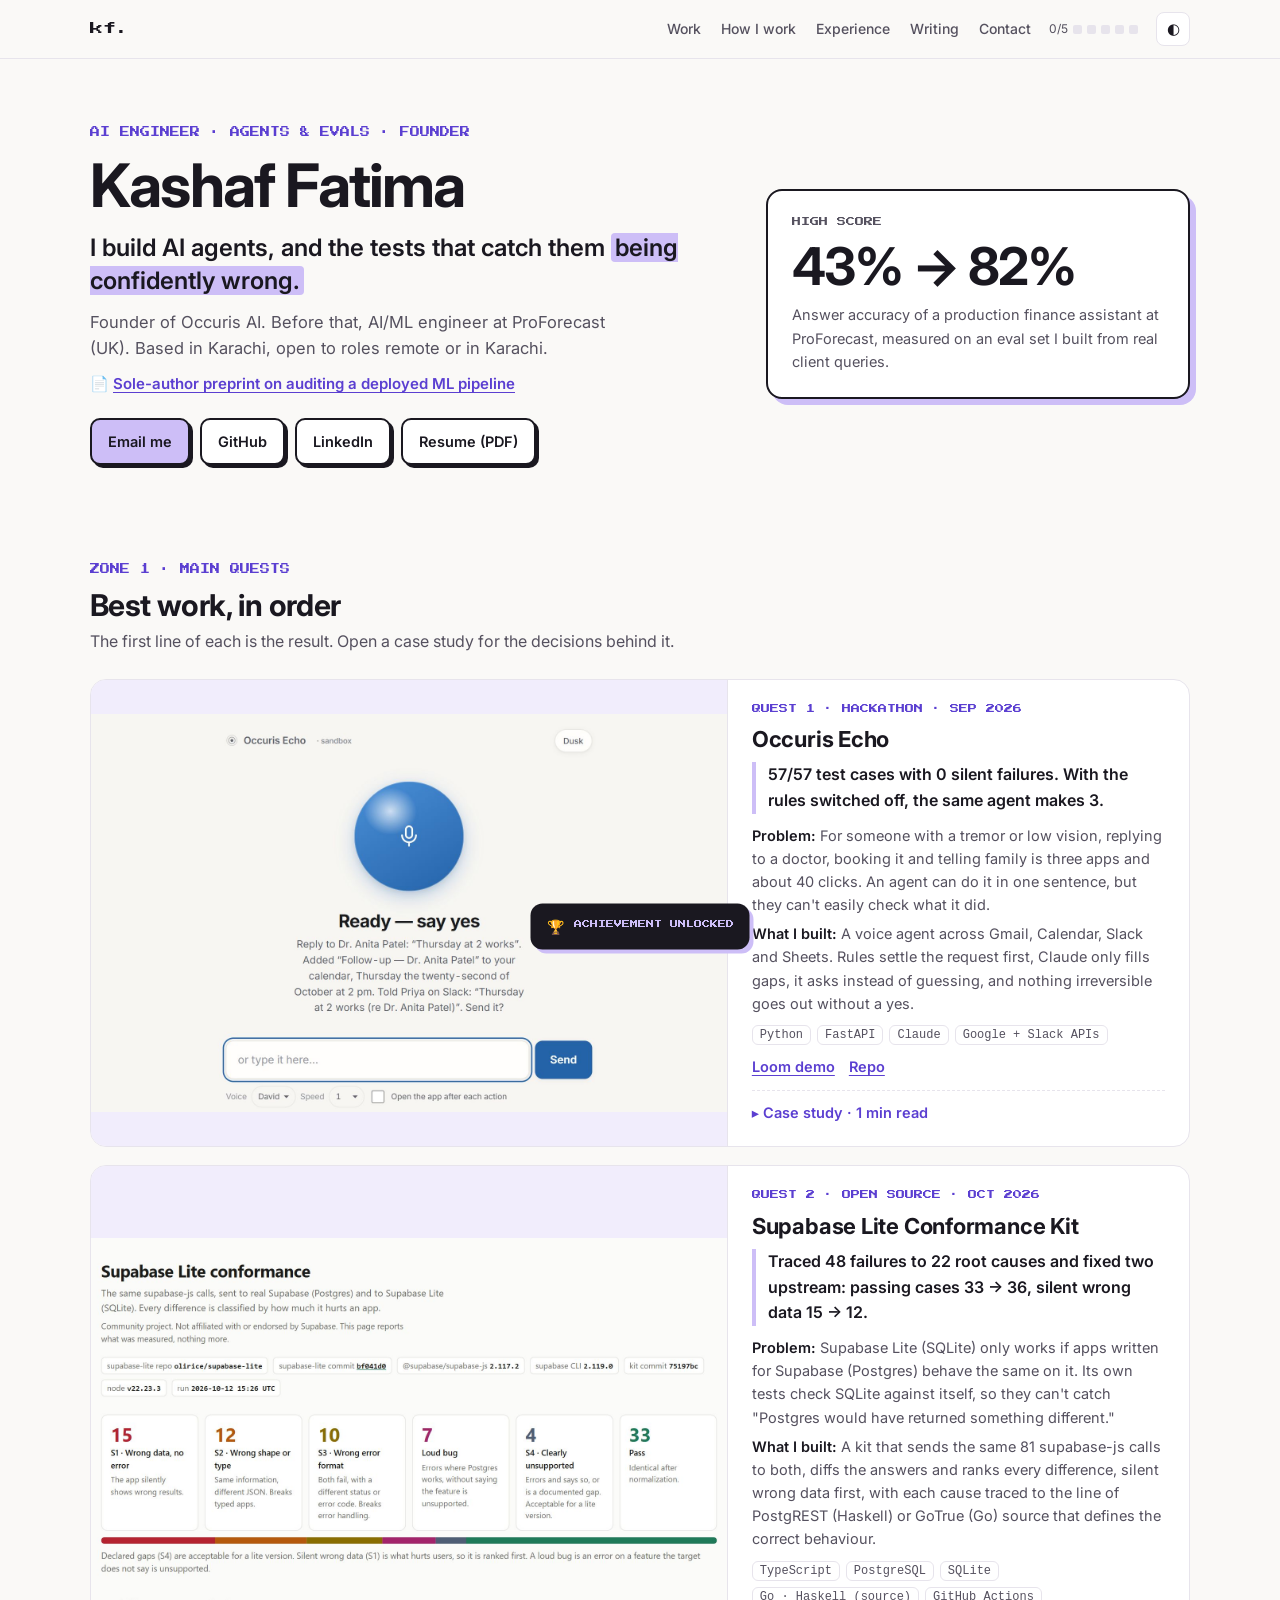
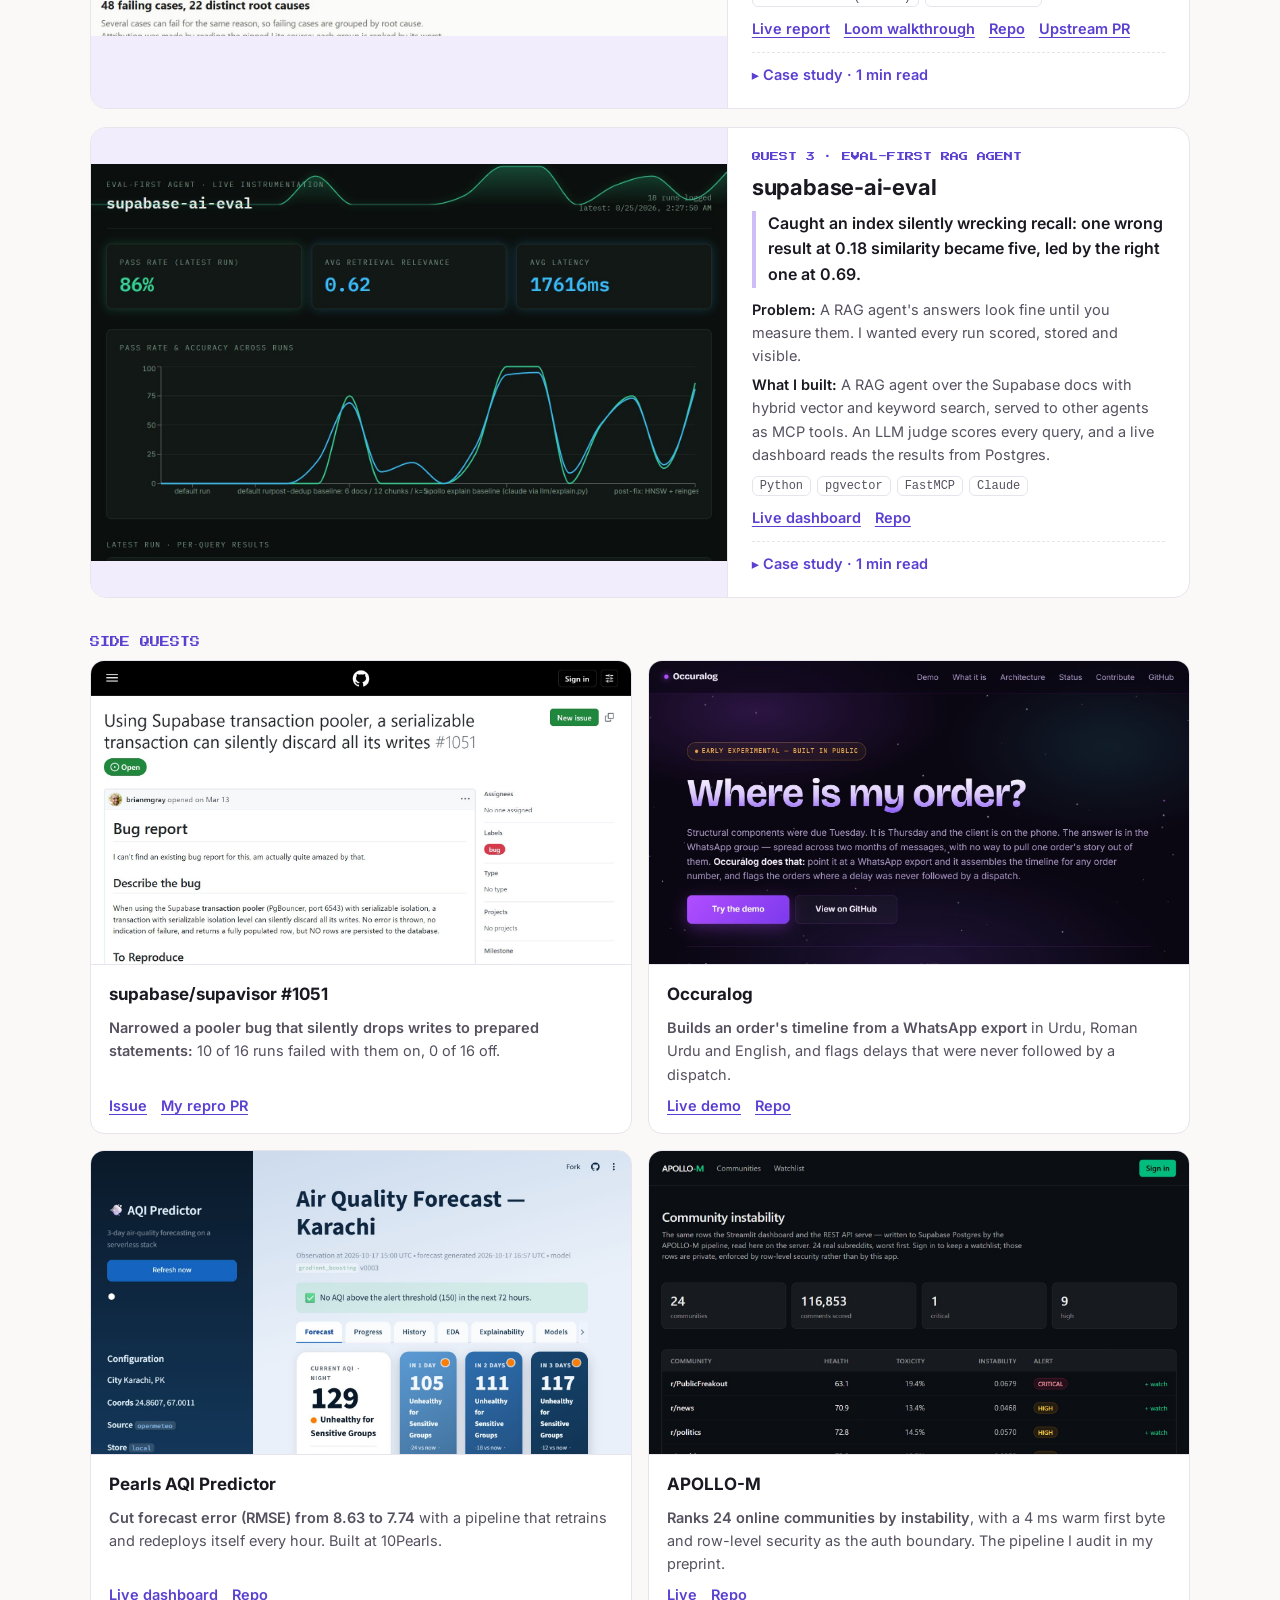
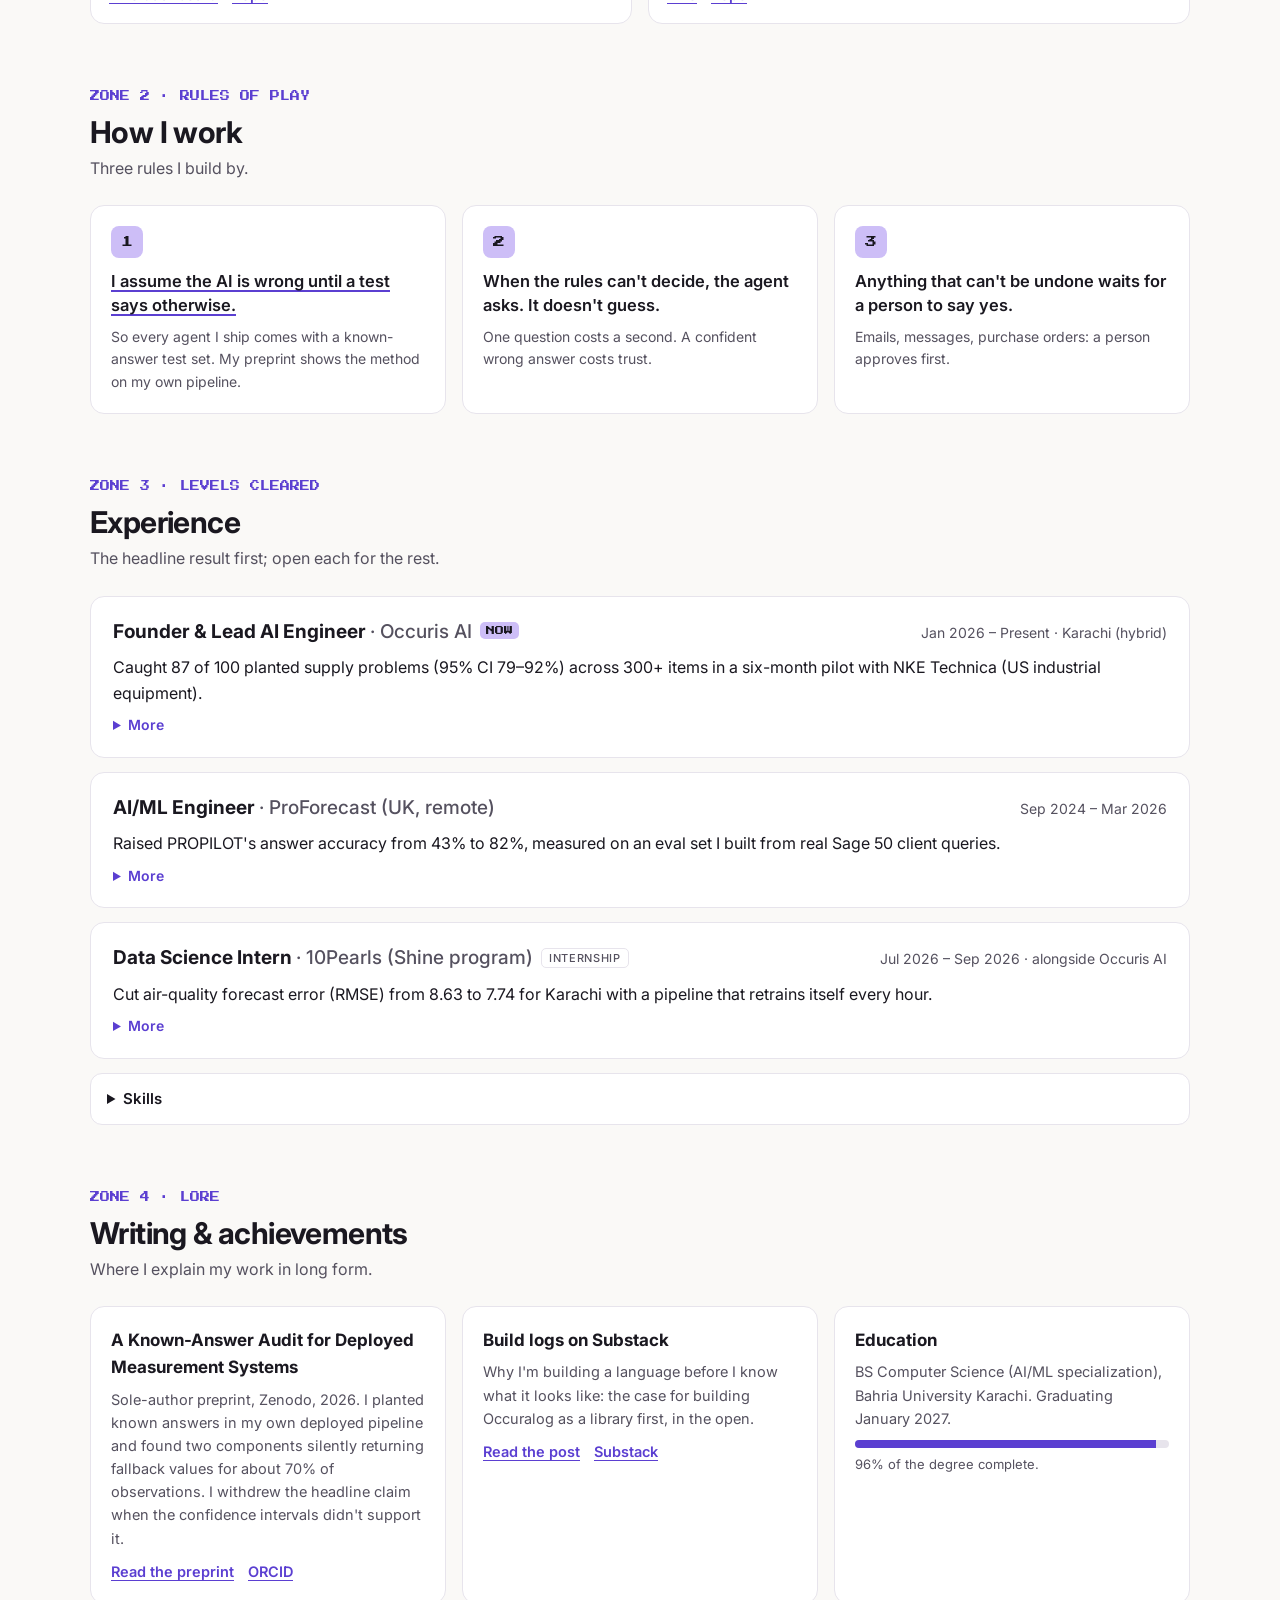
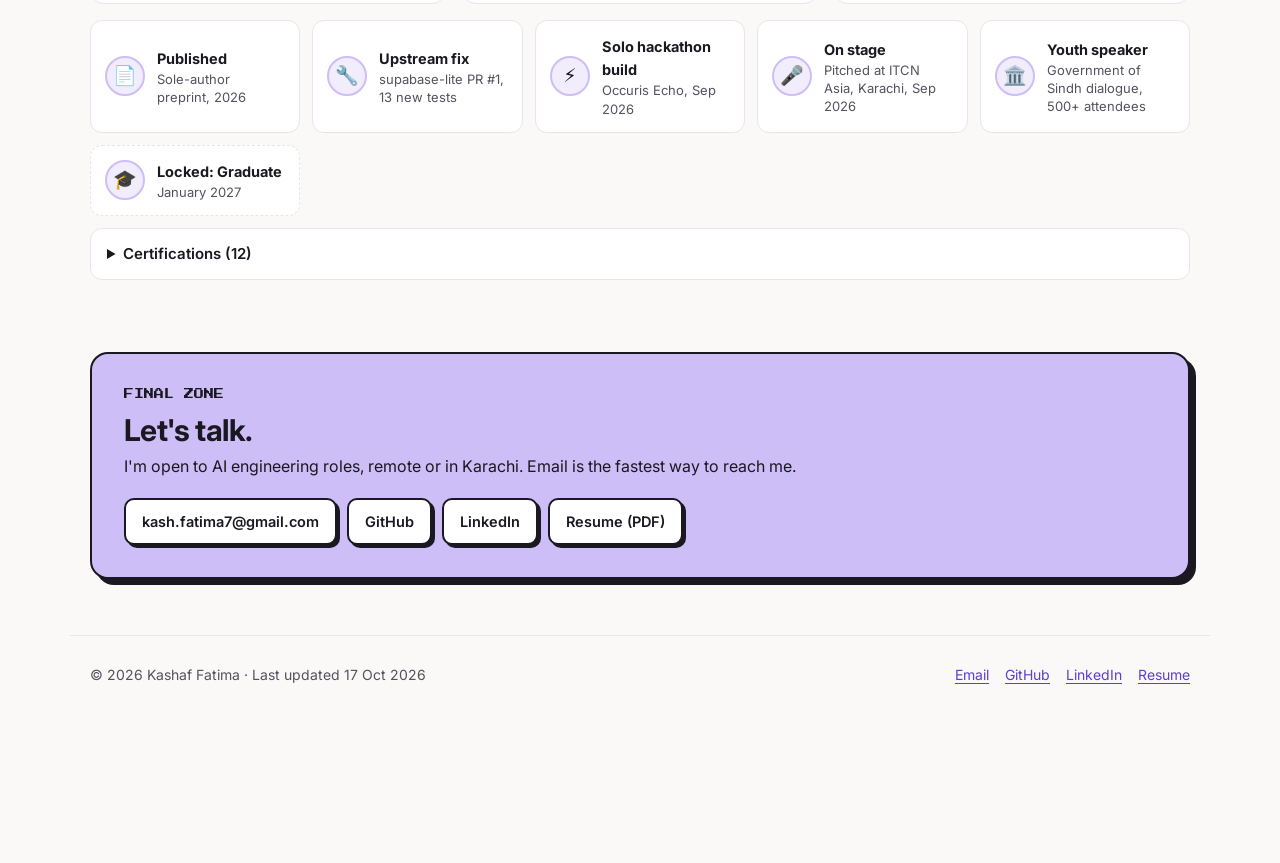
==== commit 3b72481b: "Move to the kashaff-codes GitHub name: links, canonical URL, preview image, resume Co-Authored-By: C" ====
--- a/projects.html
+++ b/projects.html
@@ -4,7 +4,7 @@
   <meta charset="UTF-8">
   <title>Projects — Kashaf Fatima</title>
   <meta http-equiv="refresh" content="0; url=index.html#quests">
-  <link rel="canonical" href="https://kashaffatimajaffrey-design.github.io/Portfolio/#quests">
+  <link rel="canonical" href="https://kashaff-codes.github.io/Portfolio/#quests">
   <style>body{font-family:system-ui,sans-serif;background:#FBF8F3;color:#1D1A24;padding:40px 16px}a{color:#5B3FD1}</style>
 </head>
 <body>
